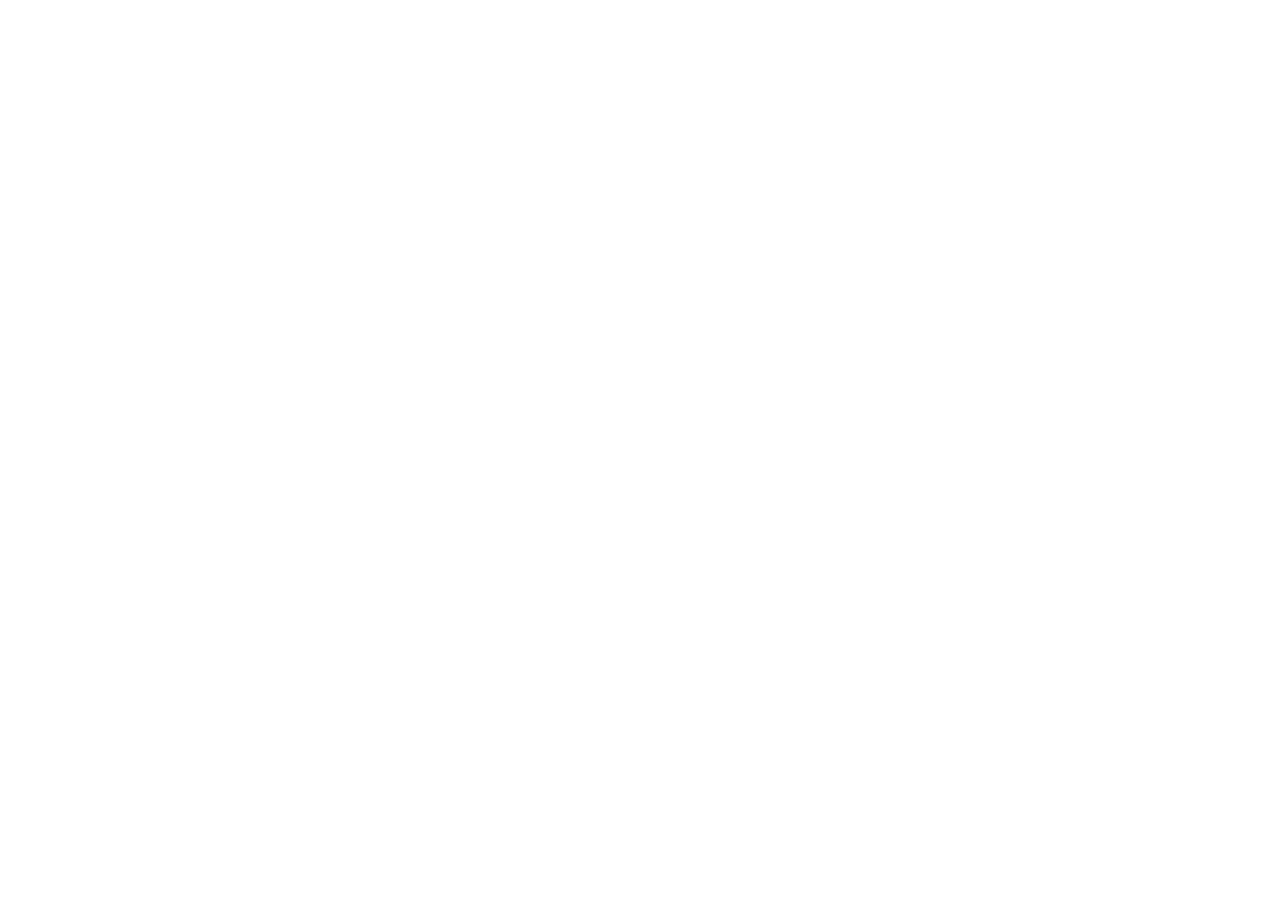
==== index.html @ 836321fe "Added base files" ====
<!DOCTYPE html>
<html>
 <head>
   <meta charset="utf-8">
   <meta name="author" content="Abdulmujeeb">
   <meta name="viewport" content="width=device-width">
   <title>NOTION LANDING PAGE CLONE BY ABDULMUJEEB</title>
   
   
   
  
 </head>
 <body></body>
  
  
  
  
  
  
  
  
  
  
  
  
  
</html>
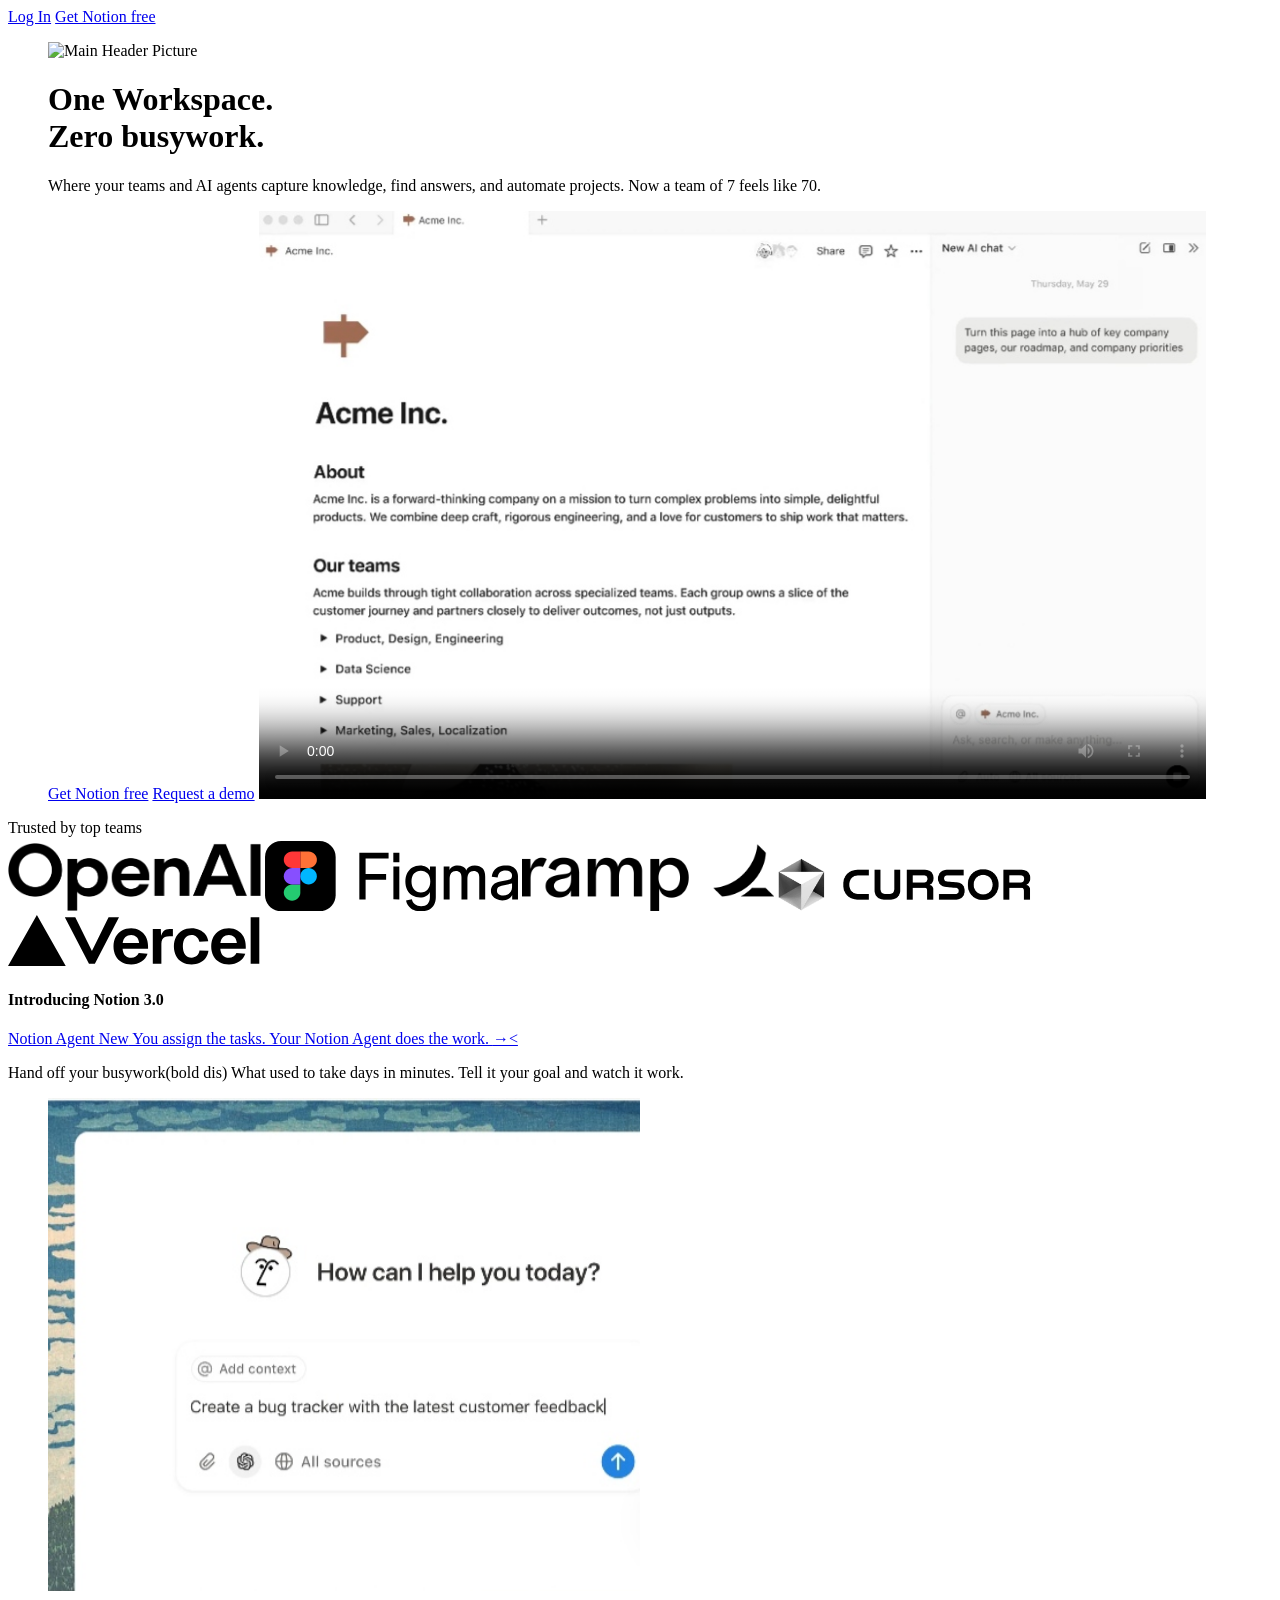
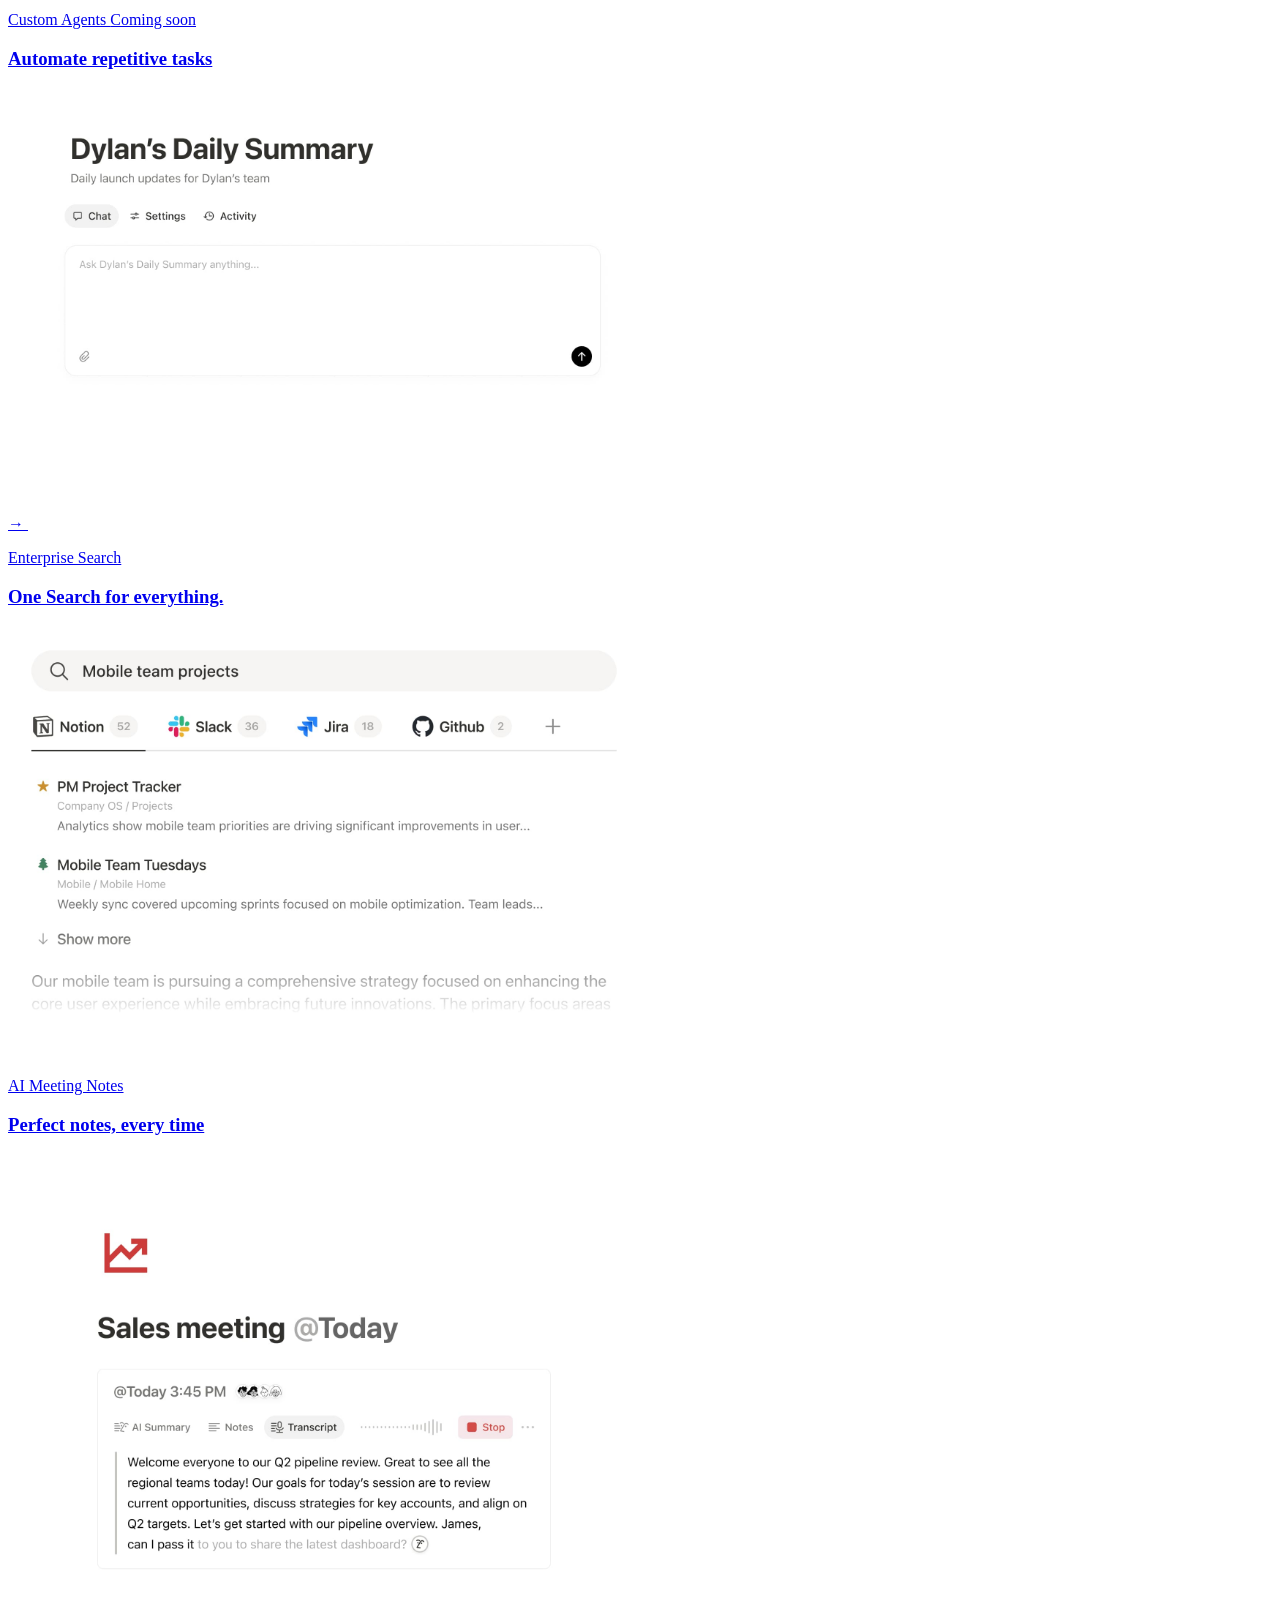
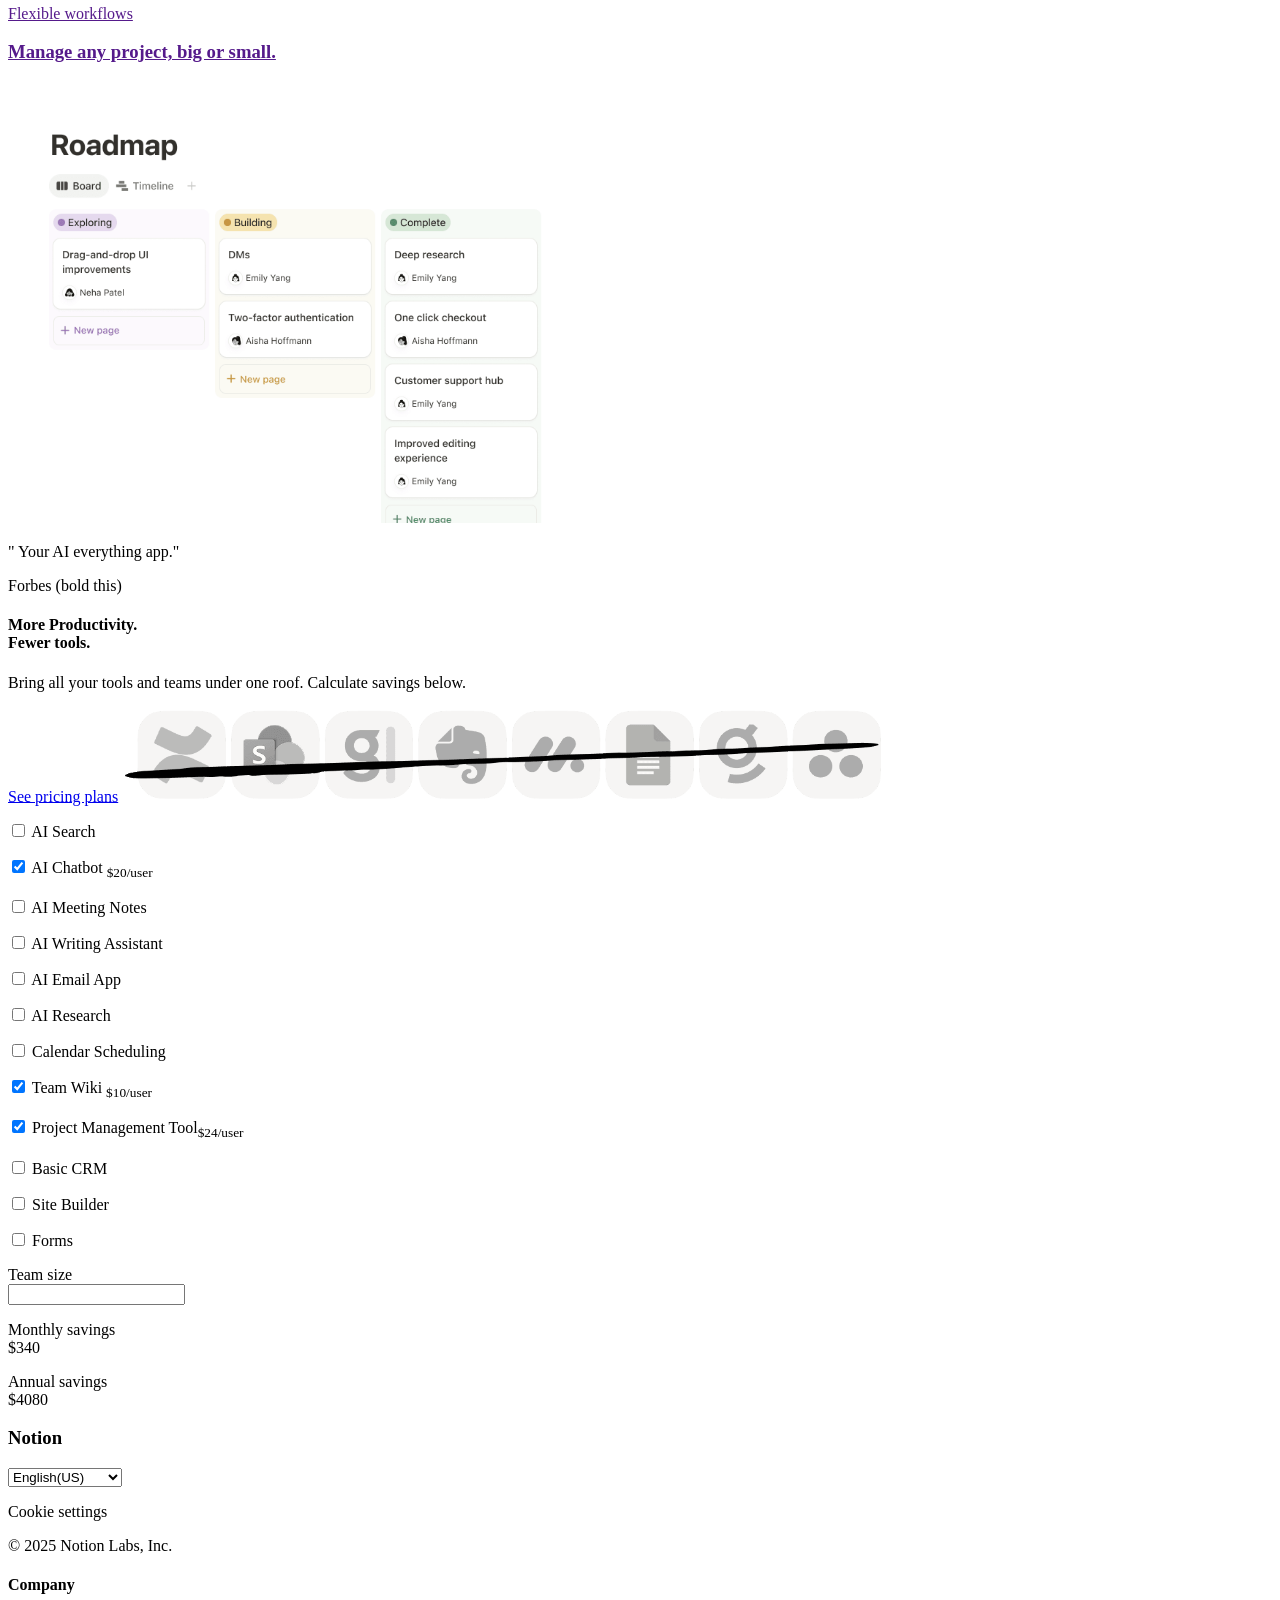
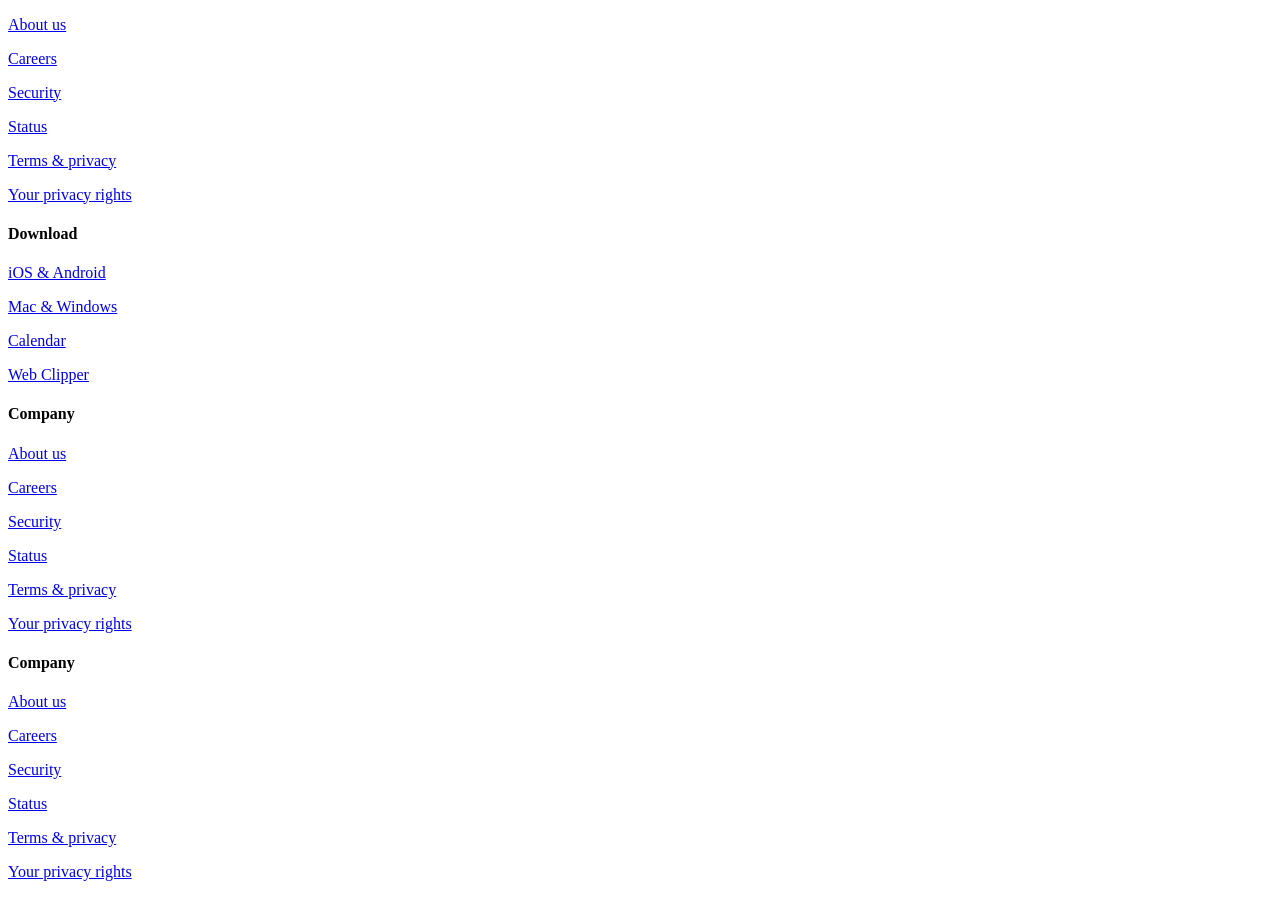
==== commit 52410561: "HTML part 1" ====
--- a/index.html
+++ b/index.html
@@ -5,14 +5,351 @@
    <meta name="author" content="Abdulmujeeb">
    <meta name="viewport" content="width=device-width">
    <title>NOTION LANDING PAGE CLONE BY ABDULMUJEEB</title>
-   
-   
+   <link rel="stylesheet" href="style.css">
+   <link rel="stylesheet" href="https://cdnjs.cloudflare.com/ajax/libs/font-awesome/7.0.1/css/all.min.css" >
    
   
  </head>
- <body></body>
-  
-  
+ <body>
+    <!--  <i class="fa-brands fa-notion"></i> (notion fontawesome)
+  <i class="fa-regular fa-paper-plane"></i>(for mail) -->
+  
+  
+  
+   <nav> <!-- disllay flex and position will ne fixed so rest will scroll under this -->
+      <i class="fa-brands fa-notion"></i> 
+      <a href="https://www.notion.com/login?from=marketing&pathname=%2F&tid=8b11655c9e81458dadc13d9191b53e45" target="_blank">Log In</a>
+      <a href="https://www.notion.com/signup?from=marketing&pathname=%2F&tid=8b11655c9e81458dadc13d9191b53e45" target="_blank">Get Notion free</a><!-- style as button -->
+      <i class="fa-solid fa-bars"></i>
+   </nav>
+   
+   <header> <!-- center everything here -->
+     <figure> <!-- set its width to 100%; center this with CSS using margin prop -->
+       <img src="header.jpg" alt="Main Header Picture" width="90%">
+       <h1>One Workspace. <br>
+     Zero busywork.</h1>
+     <p>Where your teams and AI agents capture knowledge, find answers, and automate projects. Now a team of 7 feels like 70.</p>
+     <!-- style the 2 links as button -->
+     <a href="https://www.notion.com/signup?from=marketing&pathname=%2F&tid=8b11655c9e81458dadc13d9191b53e45" target="_blank">Get Notion free</a>
+     <a href="https://www.notion.com/contact-sales" target="_blank" >Request a demo</a>
+     
+     <video src="Headervid.mp4" controls="" loop="" autoplay="" width="80%" poster="poster.jpg" height="15%"></video>
+     <!-- position properly with CSS -->
+     
+     </figure> <!-- give transparent border-bottom -->
+     
+     <div> <!-- flex this -->
+       <div>Trusted by top teams</div>
+       <img src="OpenAI.png" alt="" width="20%" >
+       <img src="Figma.svg" alt="" width="20%" >
+       <img src="ramp.png" alt="" width="20%" >
+       <img src="cursor.png" alt="" width="20%" >
+       <img src="vercel.svg" alt="" width="20%" >
+     </div>
+     
+   </header>
+   
+   <main> <!-- na here work dey oooo, background is grey, everything else is nested here for ease except the footer -->
+   <h4>Introducing Notion 3.0</h4>
+   
+   <section> <!-- grid this, and also use positioning to achieve exact centering effect -->
+   
+   
+     <div class="grid-item1">
+       <a href="https://www.notion.com/product/ai/use-cases" target="_blank">Notion Agent
+New<!-- make this small and wrap it -->
+You assign the tasks. Your Notion Agent does the work. <!-- bold this -->
+→<<!-- dark circle background --> </a>
+       <p>Hand off your busywork(bold dis)
+      What used to take days in minutes. Tell it your goal and watch it work.</p>
+      <!-- fontawesome or svg 4 circles first one dark -->
+     </div>
+     
+     <figure class="grid-item2">
+       <img src="AIp.jpg" alt=" Notion AI preview" width="50%">
+       <!-- font-awesome for this icon or similiar -->
+     </figure>
+   
+     <div class="grid-item3">
+       <a href="https://notion.notion.site/26fefdeead05803ca7a6cd2cdd7d112f?pvs=105" class="card-link" target="_blank">
+         <div class="content-card">
+         <p>Custom Agents <!-- special style --> Coming soon</p>
+         <h3>Automate repetitive tasks</h3>
+         →<!-- dark circle background -->
+          <img src="Summary.jpg" alt="Image preview of AI automation" width="50%">
+          </div>
+                 <!-- font-awesome for this icon or similiar -->
+        </a>
+    </div>
+    
+     <div class="grid-item4">
+       <a href="https://www.notion.com/product/enterprise-search" class="card-link" target="_blank">
+         <div class="content-card">
+         <p>Enterprise Search</p>
+         <h3>One Search for everything.</h3>
+         <img src="Team.jpg" alt="Search preview" width="50%"> <!-- red border for this, somewhat transparent too -->
+          </div>
+                 <!-- font-awesome for this icon or similiar -->
+        </a>
+    </div>
+    
+     <div class="grid-item5">
+       <a href="https://www.notion.com/product/ai-meeting-notes" class="card-link" target="_blank">
+         <div class="content-card">
+         <p>AI Meeting Notes</p>
+         <h3>Perfect notes, every time</h3>
+         <img src="Sales.jpg" alt="Image showing a Sales Meeting Note taken with Notion AI" width="50%">
+          </div>
+                 <!-- font-awesome for this icon or similiar -->
+        </a>
+    </div>
+    
+     <div class="grid-item6">
+       <a href="" class="card-link">
+         <div class="content-card">
+         <p>Flexible workflows</p>
+         <h3>Manage any project, big or small.</h3>
+         <img src="Road.png" alt="Image showing a roadmap of a project being managed on Notion" width="50%">
+          </div>
+                 <!-- font-awesome for this icon or similiar -->
+        </a>
+    </div>
+    
+    
+   </section> <!-- grid ends here -->
+   
+   <div> <!-- center this -->
+     <p> <!-- center this -->
+     &quot; Your AI everything app.&quot;
+   </p>
+   Forbes (bold this)
+   </div>
+   
+   <section> <!-- Checkbox section, original site actually used loads of JS here but I neva reach that stage lol 
+   Insha'Allah when I later learn JS basics I will come back to do this whole site properly -->
+     
+     <div> <!-- float img here to right and add approporiate margins -->
+      <h4>More Productivity. <br>
+      Fewer tools.</h4>
+      <p>
+        Bring all your tools and teams under one roof. Calculate savings below.
+      </p>
+      <a href="https://www.notion.com/pricing" target="_blank">See pricing plans</a> <!-- arrow font-awesome -->
+      <img src="Cross.png" alt="Image showing some logos crossed out by a diagonal line" width="60%">
+     </div>
+      
+      
+      <div> <!-- to act as container cus e need border and also grid 2 columns -->
+        <div> <!-- for the checkboxes, bold the labels, -->
+          <p>
+            <input type="checkbox" id="AI Search" value="AI Search" name="AI Search">
+            <label for="AI Search">AI Search</label>
+          </p>
+          <p>
+            <input type="checkbox" id="AI Chatbot" checked="" value="AI Chatbot" name="AI Chatbot">
+            <label for="AI Chatbot">AI Chatbot <sub>&dollar;20/user</sub></label>
+          </p>
+          <p>
+            <input type="checkbox" id="AI MN" name="AI Meeting Notes" value="AI Meetinh Notes">
+            <label for="AI MN">AI Meeting Notes</label>
+          </p>
+          <p>
+            <input type="checkbox" id="AI WA" name="AI Writing Assistant" value="AI Writing Assistant">
+            <label for="AI WA">AI Writing Assistant</label>
+          </p>
+          <p>
+            <input type="checkbox" id="AI EA" name="AI Email App" value="AI Email App">
+            <label for="AI EA">AI Email App</label>
+          </p>
+          <p>
+            <input type="checkbox" id="AI R" name="AI Research" value="AI Research">
+            <label for="AI R">AI Research</label>
+          </p>
+          <p>
+            <input type="checkbox" id="CS" name="Calendar Scheduling" value="Calendar Scheduling">
+            <label for="CS">Calendar Scheduling</label>
+          </p>
+          <p>
+            <input type="checkbox" id="TW" checked="" name="Team Wiki" value="Team Wiki">
+            <label for="TW">Team Wiki <sub>&dollar;10/user</sub></label>
+          </p>
+          <p>
+            <input type="checkbox" id="PMT" checked="" name="Project Management Tool" value="Project Management Tool">
+            <label for="PMT">Project Management Tool<sub>&dollar;24/user</sub></label>
+          </p>
+          <p>
+            <input type="checkbox" id="BCRM" name="Basic CRM" value="Basic CRM">
+            <label for="BCRM">Basic CRM</label>
+          </p>
+          <p>
+            <input type="checkbox" id="SB" name="Site Builder" value="Site Builder">
+            <label for="SB">Site Builder</label>
+          </p>
+          <p>
+            <input type="checkbox" id="Forms" name="Forms" value="Forms">
+            <label for="Forms">Forms</label>
+          </p>
+          
+        </div> <!-- Checkbox end here -->
+        
+        
+        <div> <!-- for the calc section, somewhat grey transparent background -->
+          <p>
+            <label for="Teamsize">Team size</label> <br>
+            <input type="number" id="Teamsize" name="Teamsize"> <!-- style this input properly -->
+          </p>
+          
+          <p>
+            Monthly savings <br>
+            <span>&dollar;340</span> <!-- bold dis -->
+          </p>
+          <p>
+            Annual savings <br>
+            &dollar;4080 <!-- bold dis whole section -->
+          </p>
+        </div>
+        
+      </div> <!-- Grid for checkboxes and calc sub-sections ends here -->
+      
+
+   </section> <!-- end of CHECKBOX AND GRID SECTIONS -->
+   
+   
+   
+   <section>
+     
+   </section>
+   
+   
+   
+   
+   
+     
+   </main>
+   
+   
+   
+   
+   <footer>
+     <i class="fa-brands fa-notion"></i> 
+     <h3>Notion</h3>
+     
+     <div> <!-- flex this and add a lil bit of transparency to these icon links with proper styling -->
+      <a href="https://www.instagram.com/notionhq/" target="_blank">
+        <i class="fa-brands fa-instagram"></i> </a> 
+       <a href="https://twitter.com/NotionHQ" target="_blank">
+         <i class="fa-brands fa-x-twitter"></i> 
+         </a>
+       <a href="https://www.linkedin.com/company/notionhq/" target="_blank">
+         <i class="fa-brands fa-linkedin"></i>
+       </a>
+       <a href="https://www.facebook.com/NotionHQ/" target="_blank">
+         <i class="fa-brands fa-facebook"></i>
+       </a> 
+       <a href="https://www.youtube.com/channel/UCoSvlWS5XcwaSzIcbuJ-Ysg" target="_blank">
+         <i class="fa-brands fa-youtube"></i>
+       </a> 
+       
+     </div> <!-- End of links flex part -->
+     
+     
+     
+     <div> <!-- for language select option, not optimized with JS yet but I just have to add it, will do that later insha'Allah -->
+       <select name="Language Choice for Website Display" id="LangWeb">
+         
+         <option value="English(US)">
+           <!-- appropriate icon relating to language -->English(US)</option>
+           
+         <option value="English(UK)">           <!-- appropriate icon relating to language -->English(UK)</option>
+         
+         <option value="Yoruba"> <!-- appropriate icon relating to language -->Yoruba(NG)</option>
+         
+         <option value="Hausa"> <!-- appropriate icon relating to language -->Hausa(NG)</option>
+         
+         <option value="Igbo"> <!-- appropriate icon relating to language -->Igbo(NG)</option>
+         
+         <option value="Francais"> <!-- appropriate icon relating to language -->Francais(FR)</option>
+         
+         <option value="Mandarin"> <!-- appropriate icon relating to language -->Mandarin(CH)</option>
+         
+         <option value="Spanish"> <!-- appropriate icon relating to language -->Spanish(ESP)</option>
+         
+         <option value="German"> <!-- appropriate icon relating to language -->German(GER)</option>
+         
+         <option value="Japanese"> <!-- appropriate icon relating to language -->Japanese(JPN)</option>
+         
+       </select>
+       
+     </div> <!-- end of lang select -->
+     
+     
+     <div> <!-- policy subpart, this part will be really small-->
+       <p>Cookie settings</p>
+       <p>&copy; 2025 Notion Labs, Inc.</p>
+     </div>
+     
+     <div> <!-- grid this section cus of how e dey arranged for the original website -->
+       
+       <div class="Lgrid1">
+         <h4>Company</h4>
+         <p><a href="https://www.notion.com/about" target="_blank">About us</a></p>
+         <p><a href="https://www.notion.com/careers" target="_blank">Careers</a></p>
+         <p><a href="https://www.notion.com/security" target="_blank">Security</a></p>
+         <p><a href="https://www.notion-status.com/" target="_blank">Status</a></p>
+         <p><a href="https://www.notion.so/28ffdd083dc3473e9c2da6ec011b58ac" target="_blank">Terms &amp; privacy</a></p>
+         <p><a href="https://www.notion.so/notion/Privacy-Policy-3468d120cf614d4c9014c09f6adc9091?source=copy_link#18e15495ac2643659c303cbe96358620" target="_blank">Your privacy rights</a></p>
+         
+       </div>
+       
+       
+       <div class="Lgrid2">
+         <h4>Download</h4>
+         <p><a href="https://www.notion.com/mobile" target="_blank">iOS &amp; Android</a></p>
+         <p><a href="https://www.notion.com/desktop" target="_blank">Mac &amp; Windows</a></p>
+         <p><a href="https://www.notion.com/product/calendar/download" target="_blank">Calendar</a></p>
+         <p><a href="https://www.notion.com/web-clipper" target="_blank">Web Clipper</a></p>
+         
+         </div>
+         
+         
+         <div class="Lgrid3">
+         <h4>Company</h4>
+         <p><a href="https://www.notion.com/about" target="_blank">About us</a></p>
+         <p><a href="https://www.notion.com/careers" target="_blank">Careers</a></p>
+         <p><a href="https://www.notion.com/security" target="_blank">Security</a></p>
+         <p><a href="https://www.notion-status.com/" target="_blank">Status</a></p>
+         <p><a href="https://www.notion.so/28ffdd083dc3473e9c2da6ec011b58ac" target="_blank">Terms &amp; privacy</a></p>
+         <p><a href="https://www.notion.so/notion/Privacy-Policy-3468d120cf614d4c9014c09f6adc9091?source=copy_link#18e15495ac2643659c303cbe96358620" target="_blank">Your privacy rights</a></p>
+         
+         </div>
+         
+         
+         <div class="Lgrid4">
+         <h4>Company</h4>
+         <p><a href="https://www.notion.com/about" target="_blank">About us</a></p>
+         <p><a href="https://www.notion.com/careers" target="_blank">Careers</a></p>
+         <p><a href="https://www.notion.com/security" target="_blank">Security</a></p>
+         <p><a href="https://www.notion-status.com/" target="_blank">Status</a></p>
+         <p><a href="https://www.notion.so/28ffdd083dc3473e9c2da6ec011b58ac" target="_blank">Terms &amp; privacy</a></p>
+         <p><a href="https://www.notion.so/notion/Privacy-Policy-3468d120cf614d4c9014c09f6adc9091?source=copy_link#18e15495ac2643659c303cbe96358620" target="_blank">Your privacy rights</a></p>
+         
+         </div>
+         
+     
+     
+     
+       
+     </div> <!-- end of last grid section -->
+     
+     
+     
+     
+   </footer>
+   
+   
+   
+   
+ </body>
   
   
   
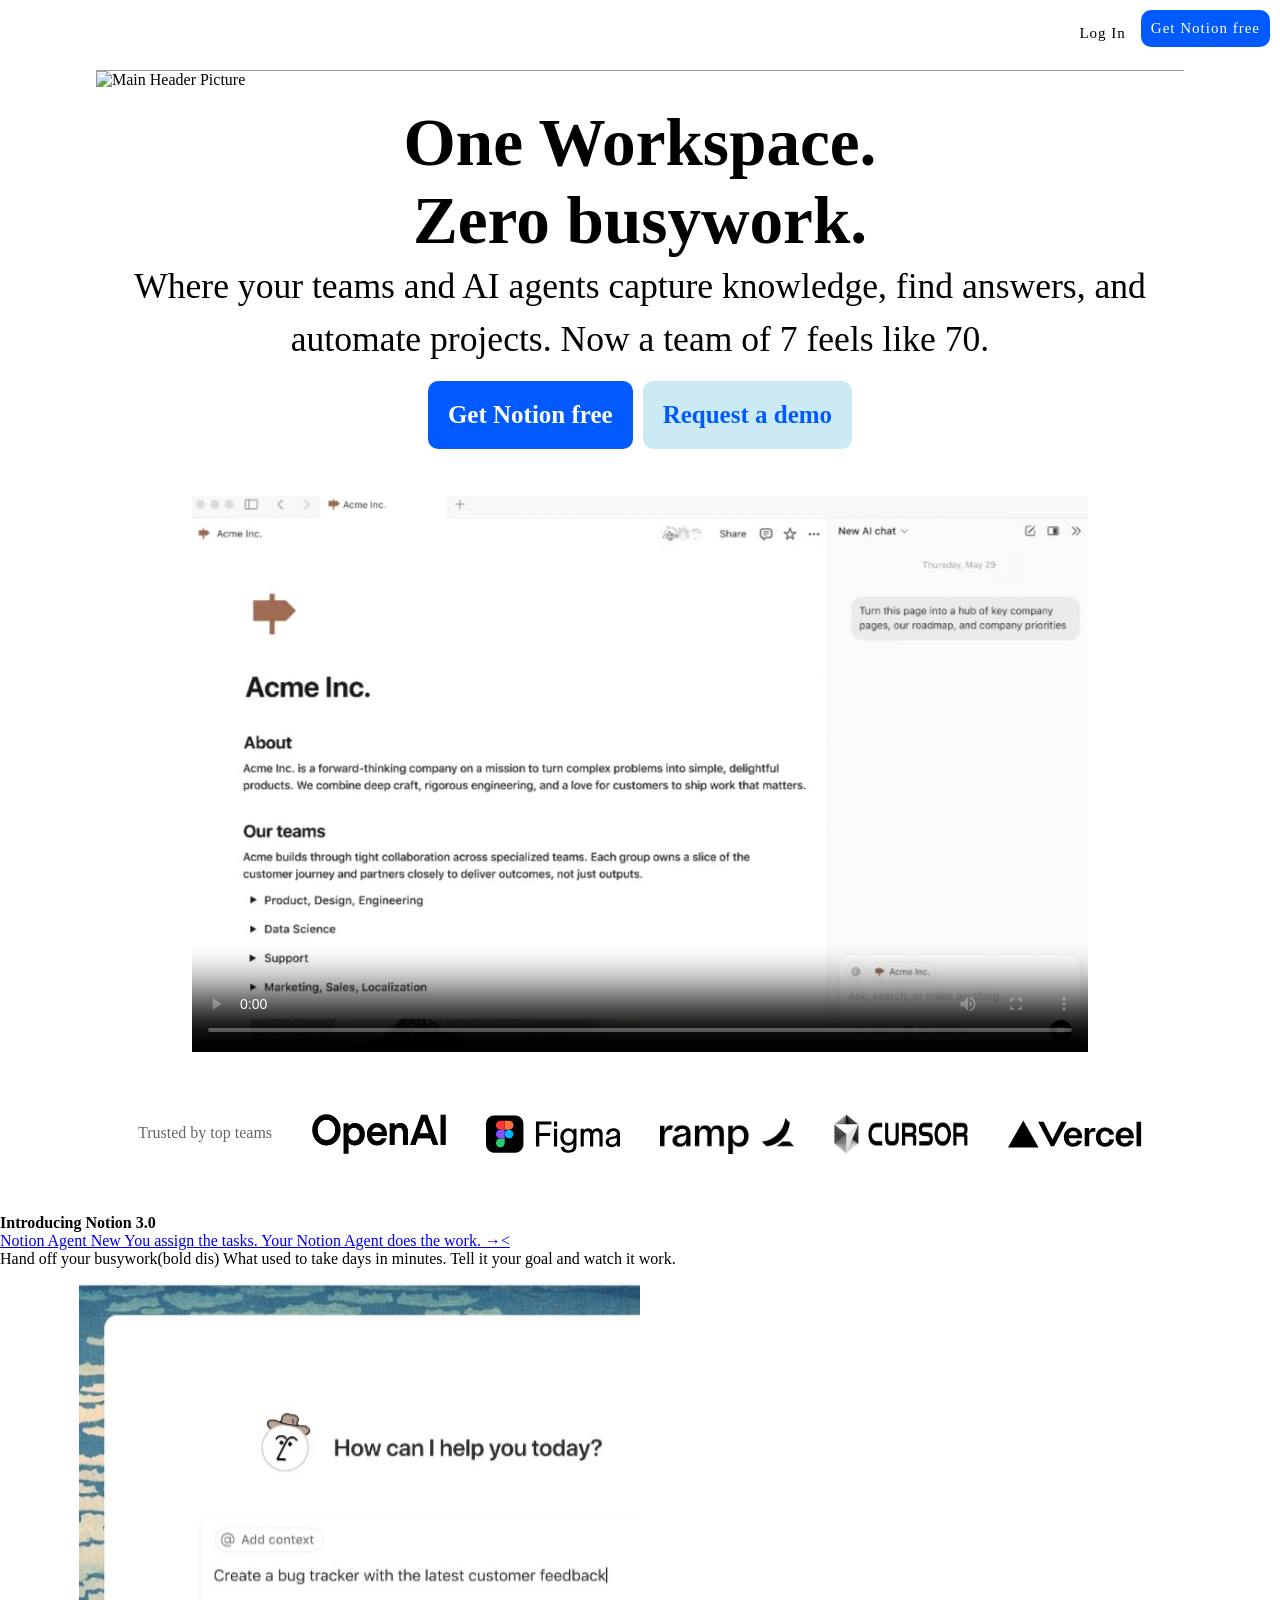
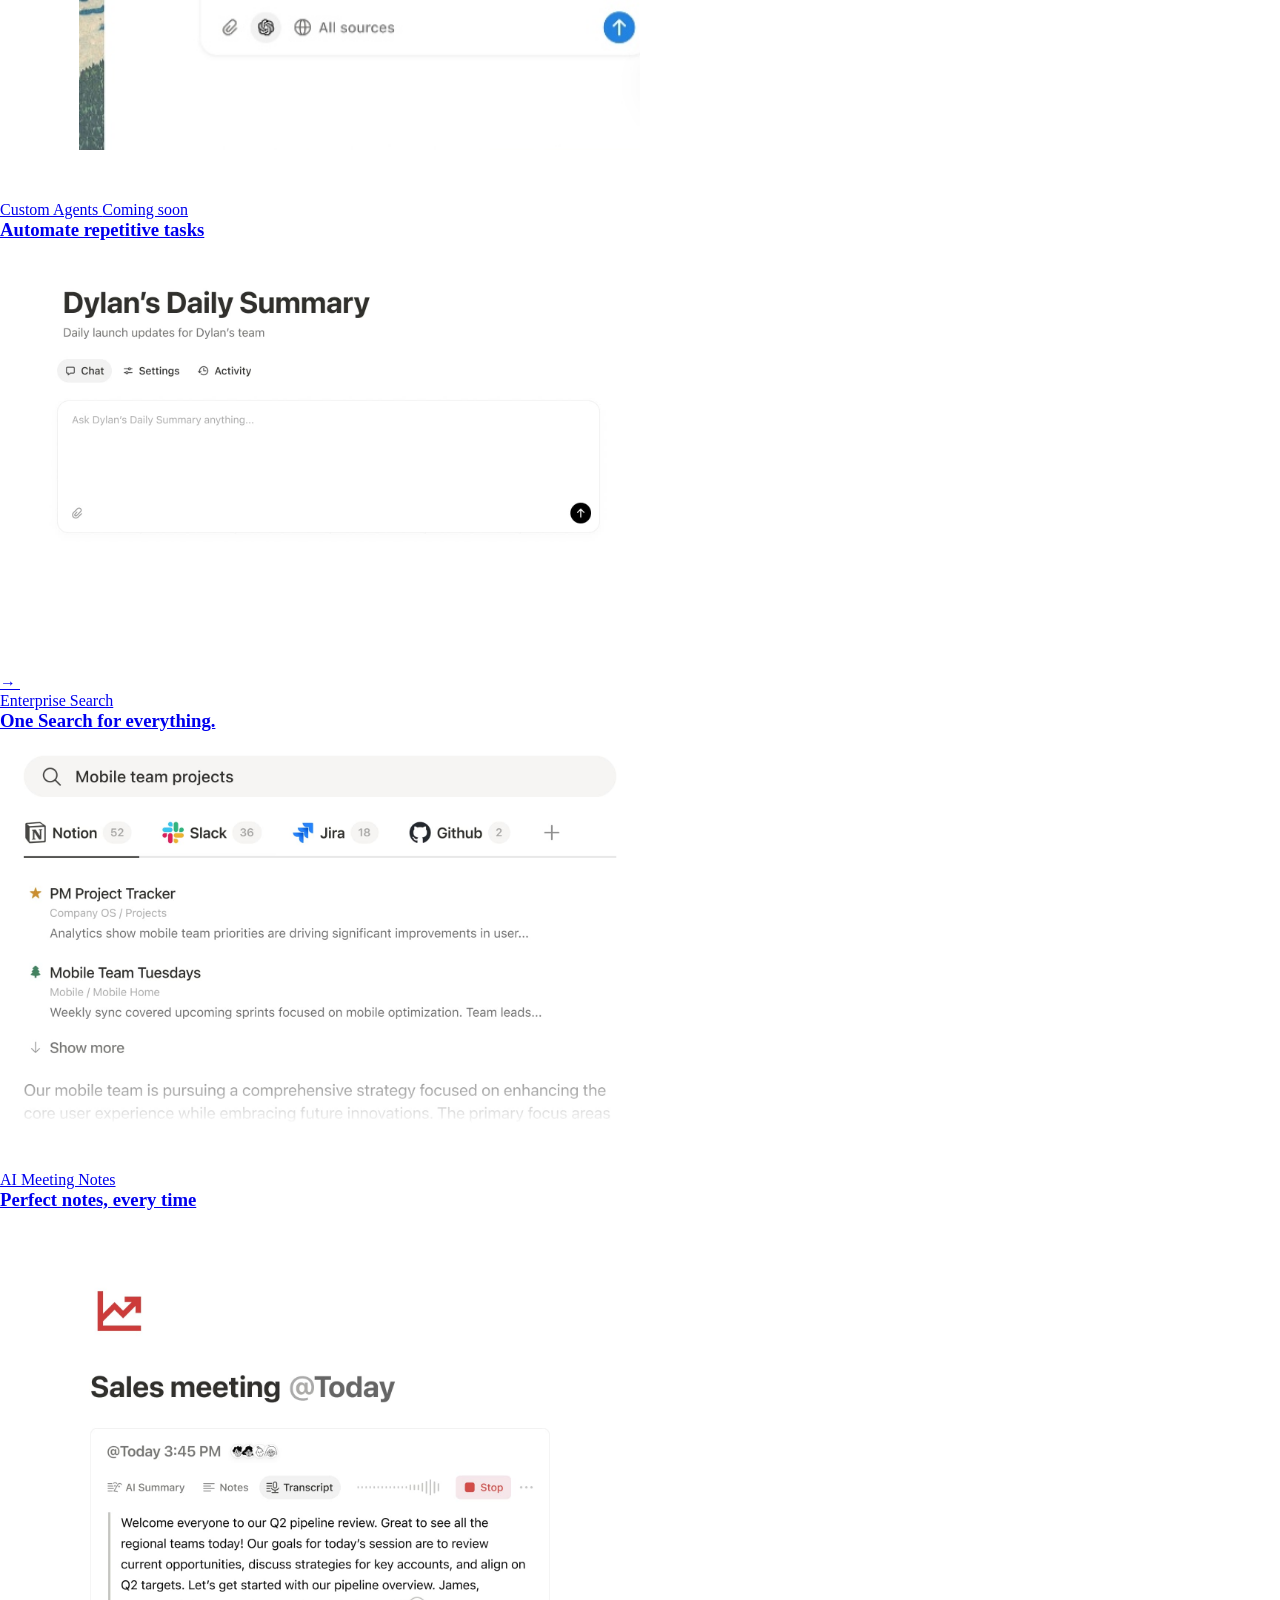
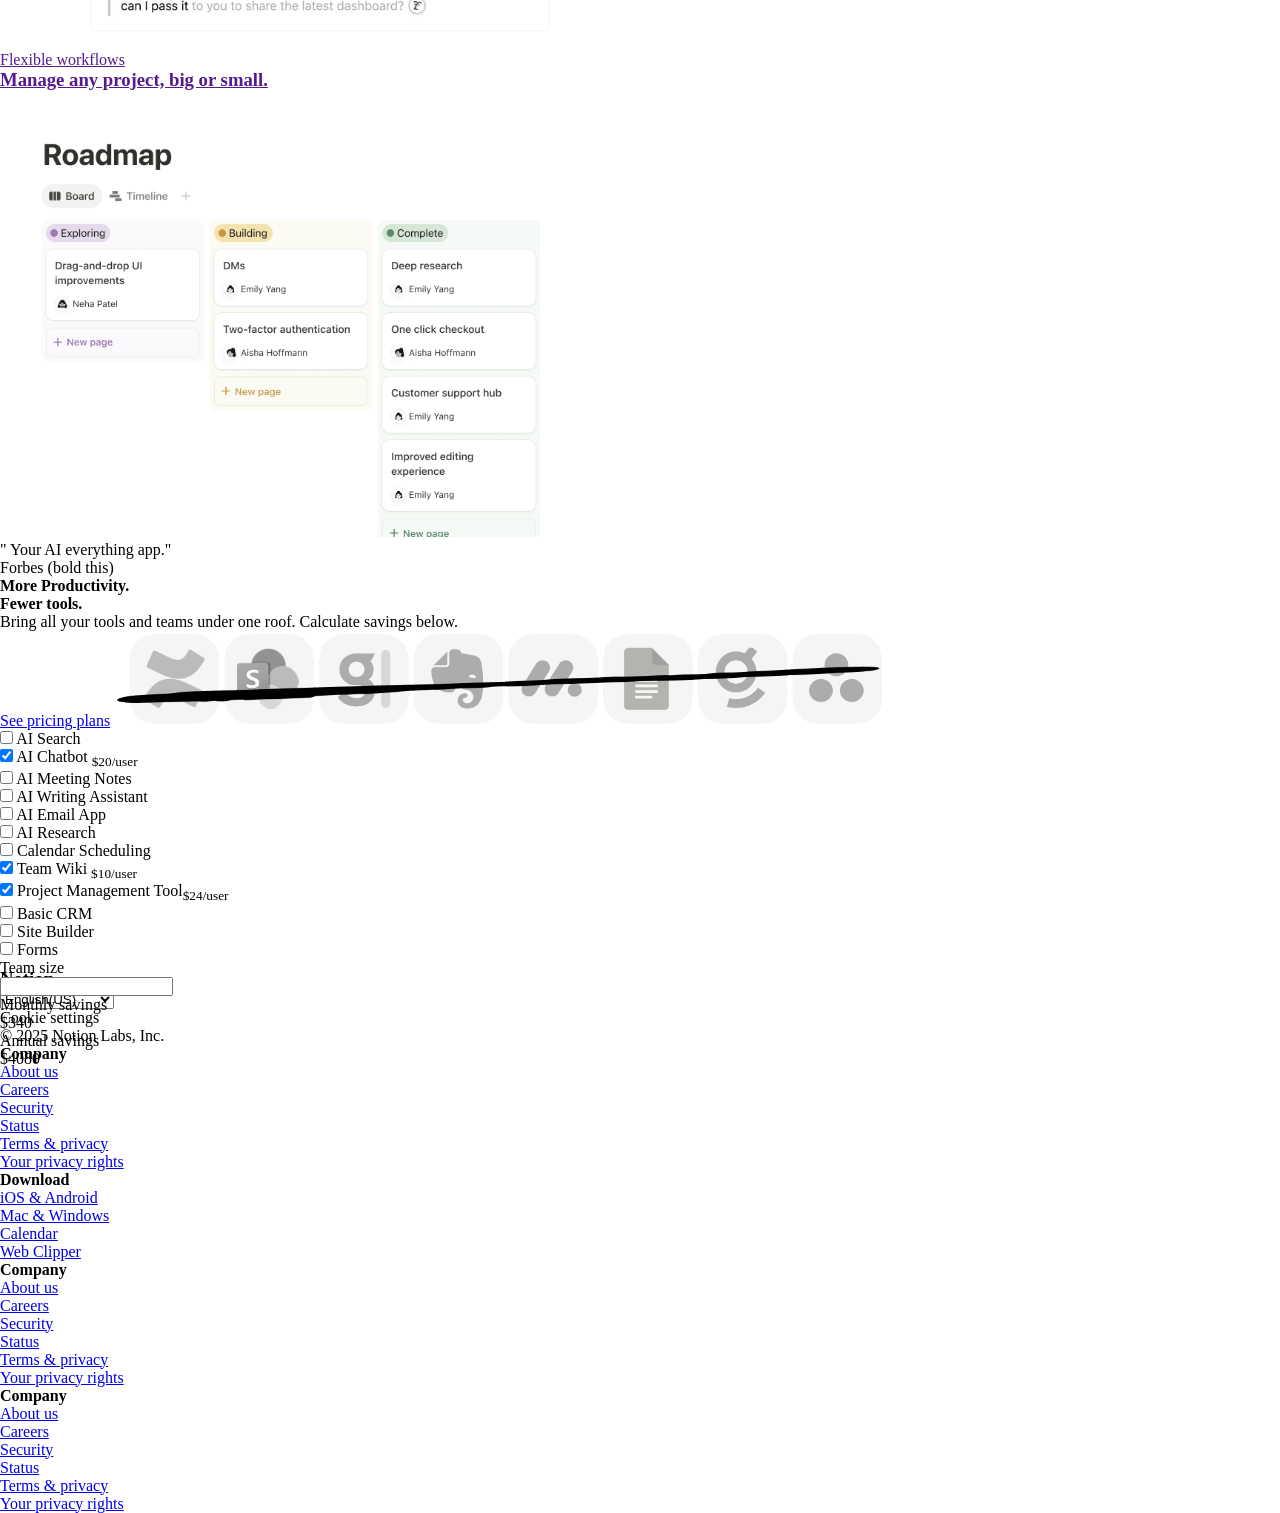
==== commit 4919b748: "header done" ====
--- a/index.html
+++ b/index.html
@@ -1,5 +1,5 @@
 <!DOCTYPE html>
-<html>
+<html> <!-- make this mobile-first -->
  <head>
    <meta charset="utf-8">
    <meta name="author" content="Abdulmujeeb">
@@ -17,33 +17,42 @@
   
   
    <nav> <!-- disllay flex and position will ne fixed so rest will scroll under this -->
-      <i class="fa-brands fa-notion"></i> 
-      <a href="https://www.notion.com/login?from=marketing&pathname=%2F&tid=8b11655c9e81458dadc13d9191b53e45" target="_blank">Log In</a>
-      <a href="https://www.notion.com/signup?from=marketing&pathname=%2F&tid=8b11655c9e81458dadc13d9191b53e45" target="_blank">Get Notion free</a><!-- style as button -->
-      <i class="fa-solid fa-bars"></i>
+      <div class="nflex">
+        <i class="fa-brands fa-notion" class="no"></i> 
+        <a href="https://www.notion.com/login?from=marketing&pathname=%2F&tid=w_b1383134ed8943ba9a112611271f16ca" target="_blank">Log In</a>
+        <a href="https://www.notion.com/signup?from=marketing&pathname=%2F&tid=8b11655c9e81458dadc13d9191b53e45" target="_blank">Get Notion free</a><!-- style as button -->
+        <i class="fa-solid fa-bars"></i>
+      </div>
    </nav>
+    <div class="him"><img src="header.jpg" alt="Main Header Picture" width="100%"></div>
    
    <header> <!-- center everything here -->
      <figure> <!-- set its width to 100%; center this with CSS using margin prop -->
-       <img src="header.jpg" alt="Main Header Picture" width="90%">
-       <h1>One Workspace. <br>
-     Zero busywork.</h1>
-     <p>Where your teams and AI agents capture knowledge, find answers, and automate projects. Now a team of 7 feels like 70.</p>
+       <h1>One Workspace.<br>
+       Zero busywork.</h1>
+       <p>Where your teams and AI agents capture knowledge, find answers, and automate projects. Now a team of 7 feels like 70.</p>
+       
+        
+      <div class="hlink">
+             <a href="https://www.notion.com/signup?from=marketing&pathname=%2F&tid=8b11655c9e81458dadc13d9191b53e45" target="_blank">Get Notion free</a>
+     <a href="https://www.notion.com/contact-sales" target="_blank" >Request a demo</a>
+      </div>
+       
+      </figure> <!-- give transparent border-bottom -->
      <!-- style the 2 links as button -->
-     <a href="https://www.notion.com/signup?from=marketing&pathname=%2F&tid=8b11655c9e81458dadc13d9191b53e45" target="_blank">Get Notion free</a>
-     <a href="https://www.notion.com/contact-sales" target="_blank" >Request a demo</a>
+      
      
      <video src="Headervid.mp4" controls="" loop="" autoplay="" width="80%" poster="poster.jpg" height="15%"></video>
      <!-- position properly with CSS -->
      
-     </figure> <!-- give transparent border-bottom -->
-     
-     <div> <!-- flex this -->
-       <div>Trusted by top teams</div>
+
+      
+     <div class="hflex"> <!-- flex this -->
+       <div class="logoh">Trusted by top teams</div>
        <img src="OpenAI.png" alt="" width="20%" >
        <img src="Figma.svg" alt="" width="20%" >
        <img src="ramp.png" alt="" width="20%" >
-       <img src="cursor.png" alt="" width="20%" >
+       <img src="cursor.png" alt="" width="30%" >
        <img src="vercel.svg" alt="" width="20%" >
      </div>
      
--- a/style.css
+++ b/style.css
@@ -0,0 +1,220 @@
+:root {
+  --btn-1: rgb(0, 90, 255); /* used in 3 btns */
+  --btn-2: rgba(0, 150, 200,.2)
+}
+
+
+
+*{
+  box-sizing: border-box;
+  margin: 0;
+  padding: 0;
+}
+/* make this mobile-first so it will be easy to make responsive for larger screens
+Remember to go download the pictures for mobile
+So for now today thursday Nov 6, for the desktop part esp where the images different copy the html for that to anoda test file for now!important
+then edit the html to mobile first,
+then when U wanna use @media later, go copy am back so e go easy.
+*/
+/* Nav fixed section */
+
+nav {
+  height: 70px;
+  position: fixed;
+  z-index: 1;
+  width: 100%;
+  background-color: white;
+  margin-bottom: 5em;
+  border-bottom: 0px solid rgba(0,0,0,.7);
+}
+
+.nflex {
+  display: flex;
+  justify-content: space-around;
+  margin-top: 10px;
+}
+
+nav i{
+  font-size: 30px;
+}
+
+nav i:nth-child(1){
+   margin-right: auto;
+   margin-left: 5px;
+}
+
+nav a:nth-of-type(1){
+  margin-right: 10px;
+  margin-top: 10px;
+  text-decoration: none;
+  color: black;
+  height: fit-content;
+  padding: 5px;
+  letter-spacing: 1px;
+  border-radius: 5px;
+  font-size: 15px;
+  display: none;
+}
+
+nav a:nth-of-type(1):hover,
+nav a:nth-of-type(1):focus{
+  background-color: rgb(200, 200, 200);
+}
+
+nav a:nth-of-type(2){
+  margin-right: 10px;
+  text-decoration: none;
+  color: white;
+  background-color: var(--btn-1); /* set var */
+  display: block;
+  height: fit-content;
+  padding: 10px;
+  letter-spacing: 1px;
+  border-radius: 10px;
+  font-size: 15px;
+}
+
+/* responsive nav */
+@media (min-width:768px) {
+    nav a:nth-of-type(1){
+      display: block;
+    }
+    nav i:nth-child(1){
+   margin-left: 2em;
+}
+  
+}
+
+/* header */
+
+.him{
+  border-top: 1px solid rgba(0,0,0,.4);
+  position: relative;
+  top: 70px;
+}
+header{
+  position: relative;
+  top: 70px;
+}
+
+figure {
+  width: calc(60vw + 100px);
+  margin: 0 auto;
+  padding: 15px;
+  margin-bottom: 2em;
+  /* border-bottom on bigger screen */
+}
+
+figure h1{
+  font-size: calc(4vw + 1em);
+  text-align: center;
+  text-wrap: wrap;
+}
+
+figure p{
+  text-align: center;
+  font-size: calc(2vw + 10px);
+  line-height: 1.5;
+  margin-bottom: calc(1vh + 5px);
+  /* add margin left to bigger screen media rule so e go align with the h1 */
+}
+
+.hlink {
+  display: flex;
+  flex-wrap: wrap;
+  gap: 10px;
+  justify-content: center;
+}
+
+.hlink a{
+  display: block;
+  background-color: var(--btn-1);
+  width: calc(2vw + 300px);
+  text-align: center;
+  padding: 10px;
+  color: white;
+  border-radius: 10px;
+  text-decoration: none;
+  /* change size on bigger screen */
+}
+
+.hlink a:nth-of-type(2) {
+  background-color: var(--btn-2);
+  color: var(--btn-1);
+}
+
+video{
+  display: none;
+  /* display for larger screen */
+}
+
+.logoh{
+  text-align: center;
+  color: rgba(0,0,0,.6);
+  margin-top: 10px;
+  order: -1; 
+  width: 100%; /* this order and width makes it appear above the rem flex in small screens */
+}
+
+.hflex{
+  display: flex;
+  flex-wrap: wrap;
+  justify-content: center;
+  column-gap: 20px;
+  align-content: space-evenly;
+  margin: 0 auto;
+  width: 100%;
+  height: 100px;
+}
+
+.hflex img{
+  width: calc(5vw + 70px);
+  height: auto;
+}
+
+/*.responsive header */
+@media (min-width:960px) {
+   
+  header video {
+    display: block;
+    margin: 1em auto;
+    width: 70%;
+  }
+  
+  figure {
+    margin-bottom: 2em;
+    width: 90%;
+  }
+  
+  .him{
+    width: 85%;
+    margin: 0 auto;
+  }
+  
+  .hlink a {
+    width: fit-content;
+    padding: 20px;
+    font-weight: bold;
+    font-size: 25px;
+  }
+  
+  .hflex{
+    margin-top: 2em;
+    width: 80%;
+    justify-content: space-around;
+  }
+  .logoh {
+    order: 0;
+    width: auto;
+  }
+  
+  
+}
+
+
+
+/* main */
+main{
+  position: relative;
+  top: 100px;
+}
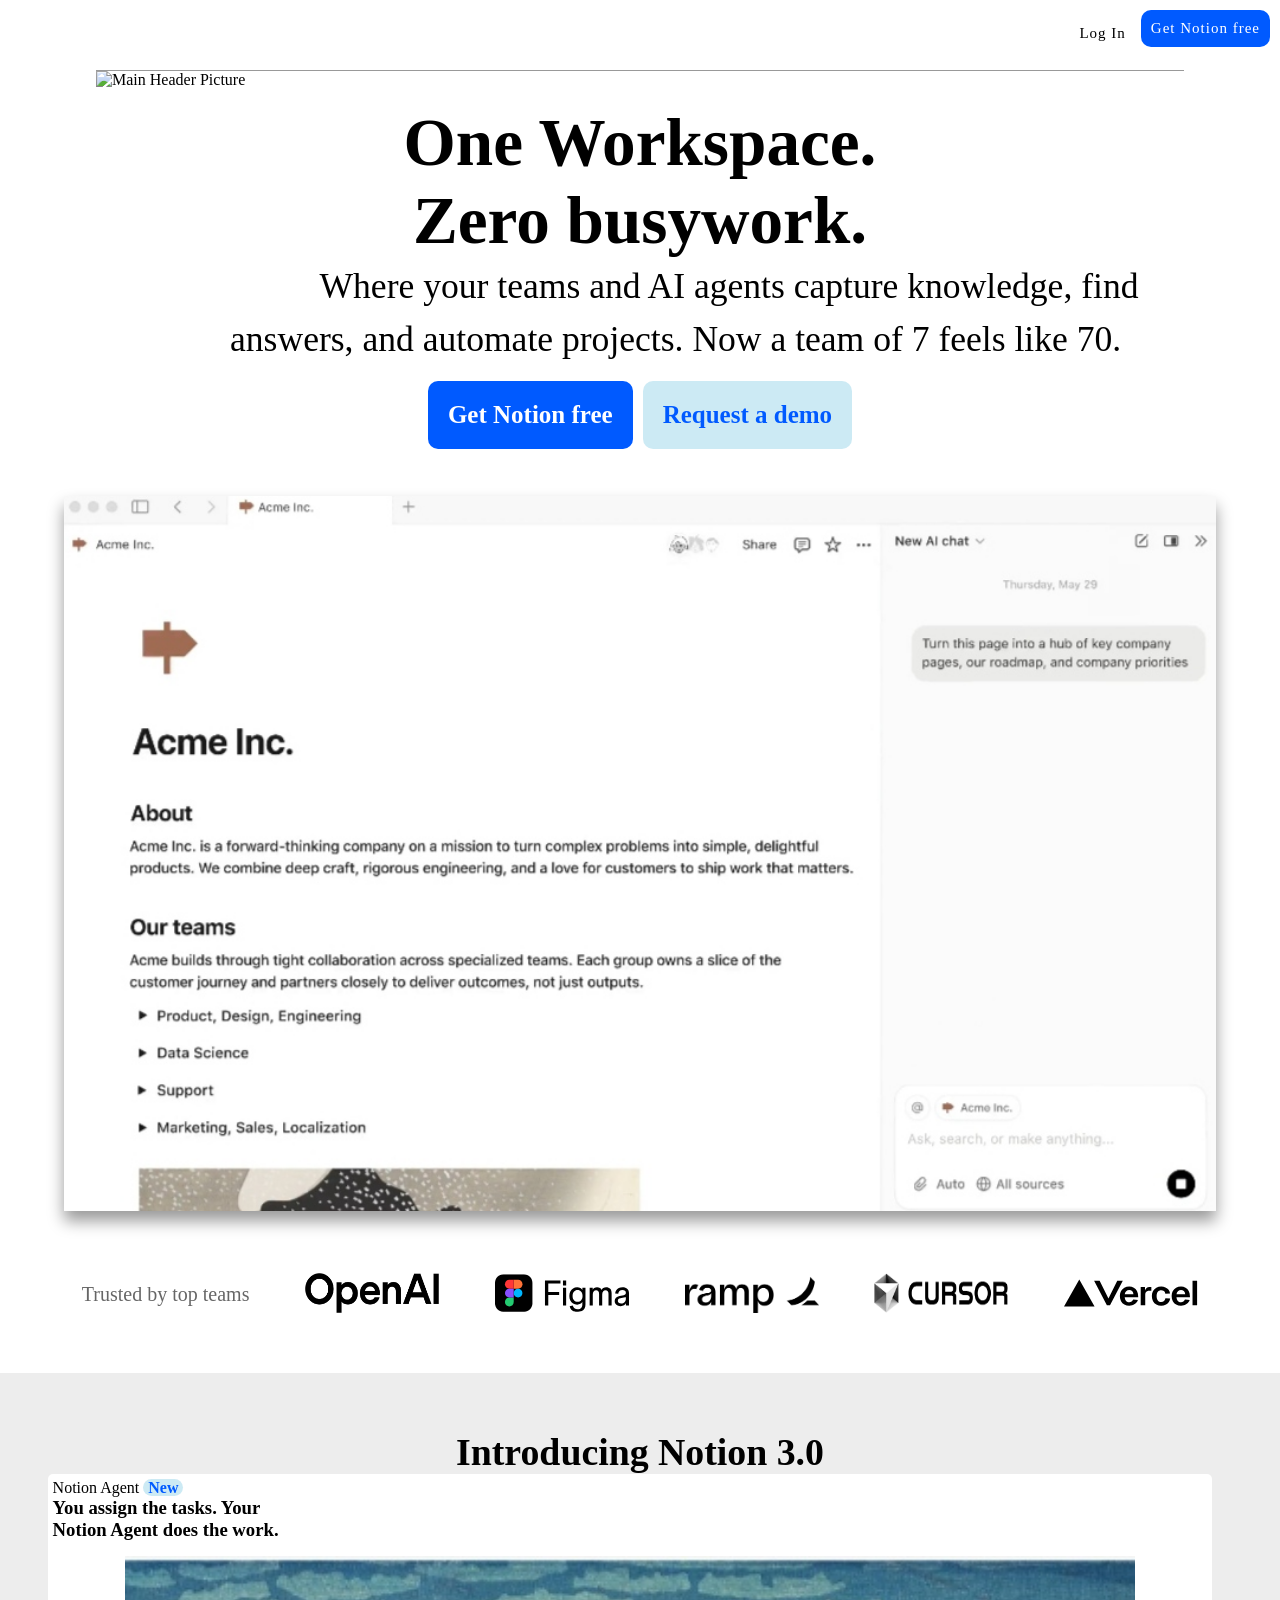
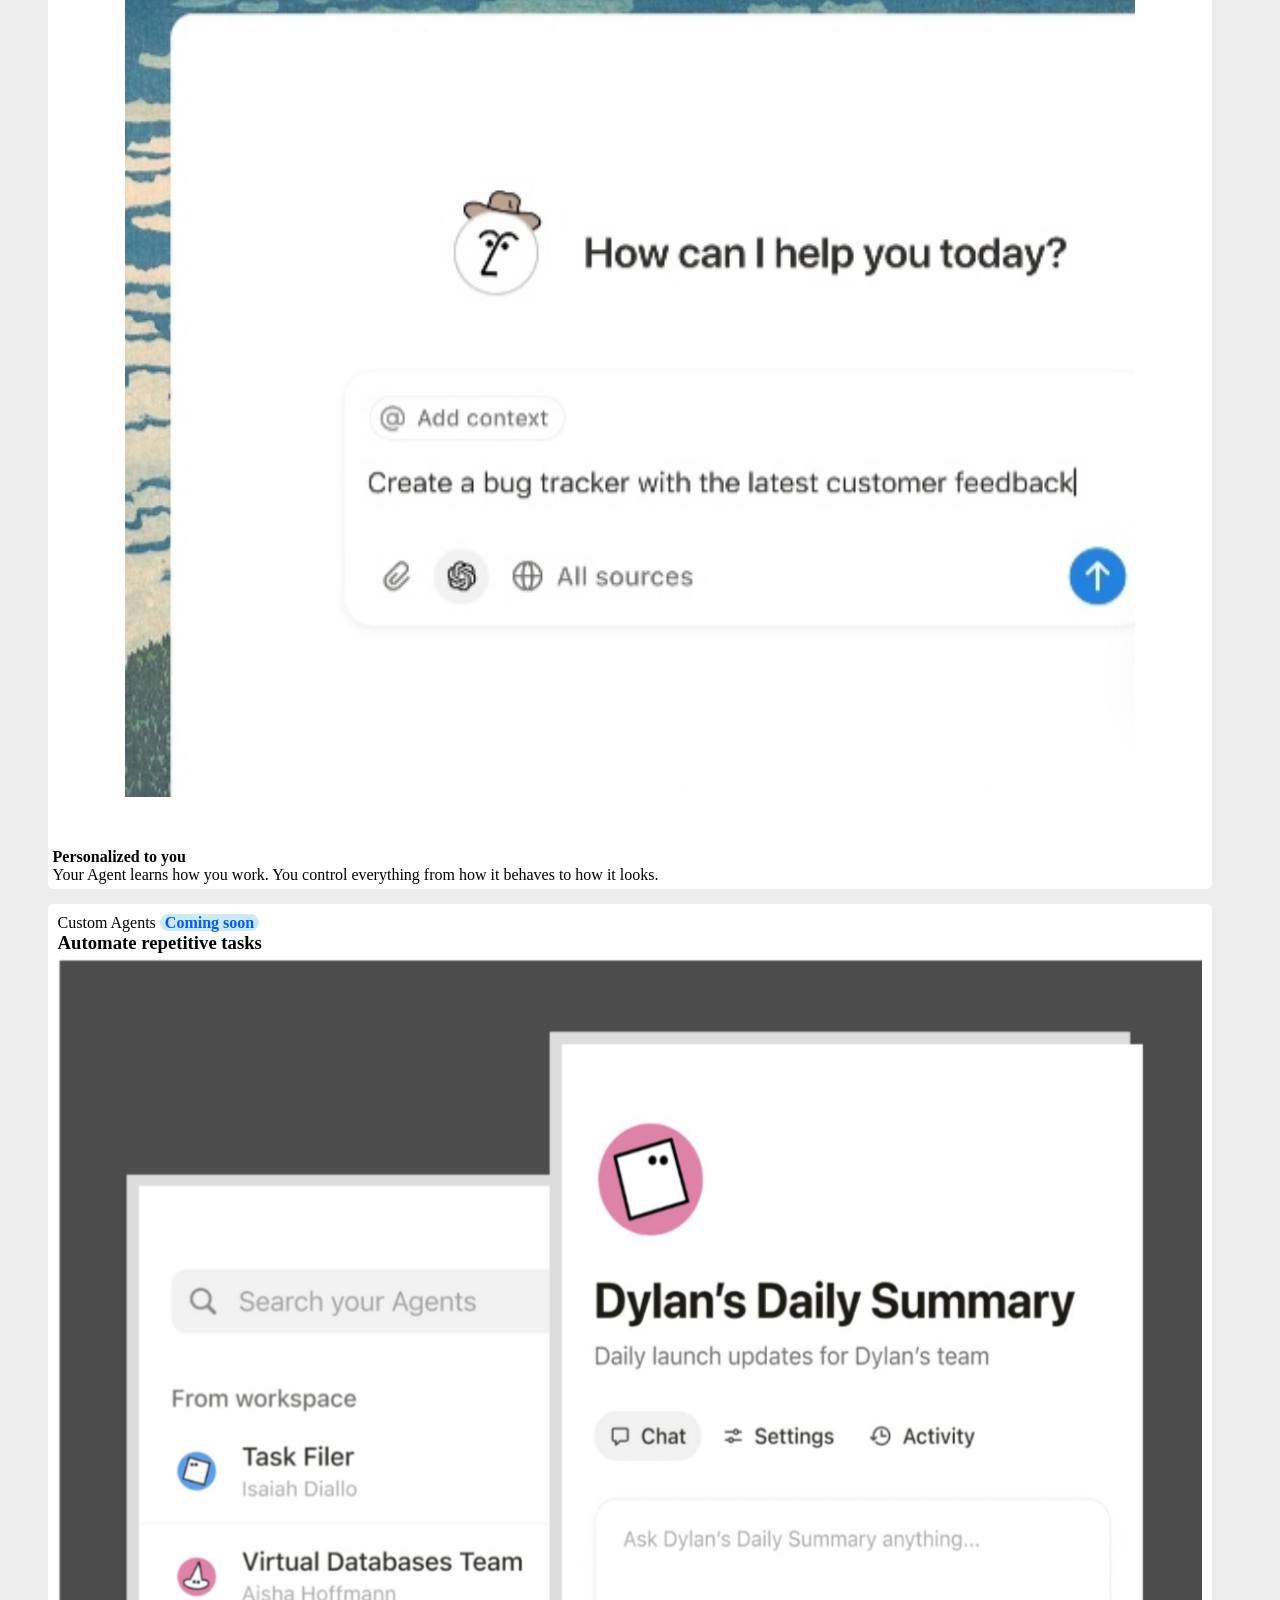
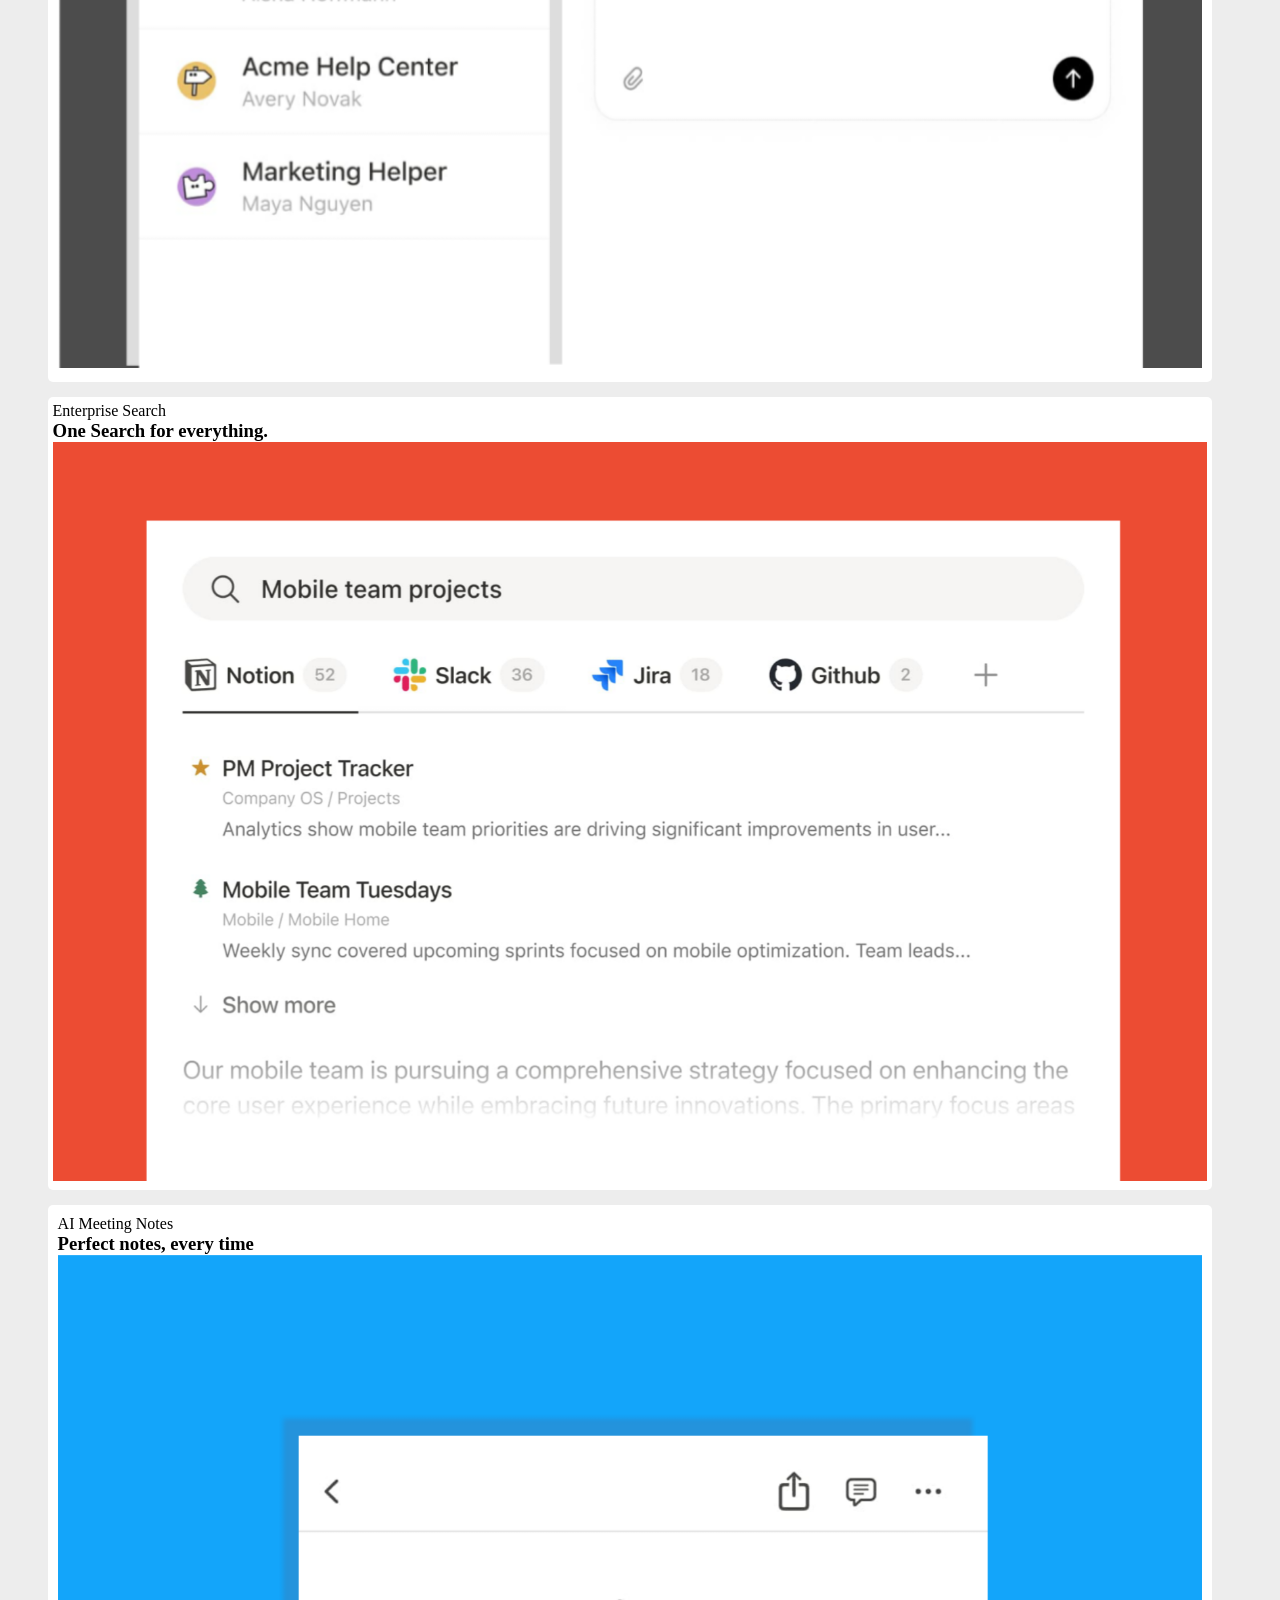
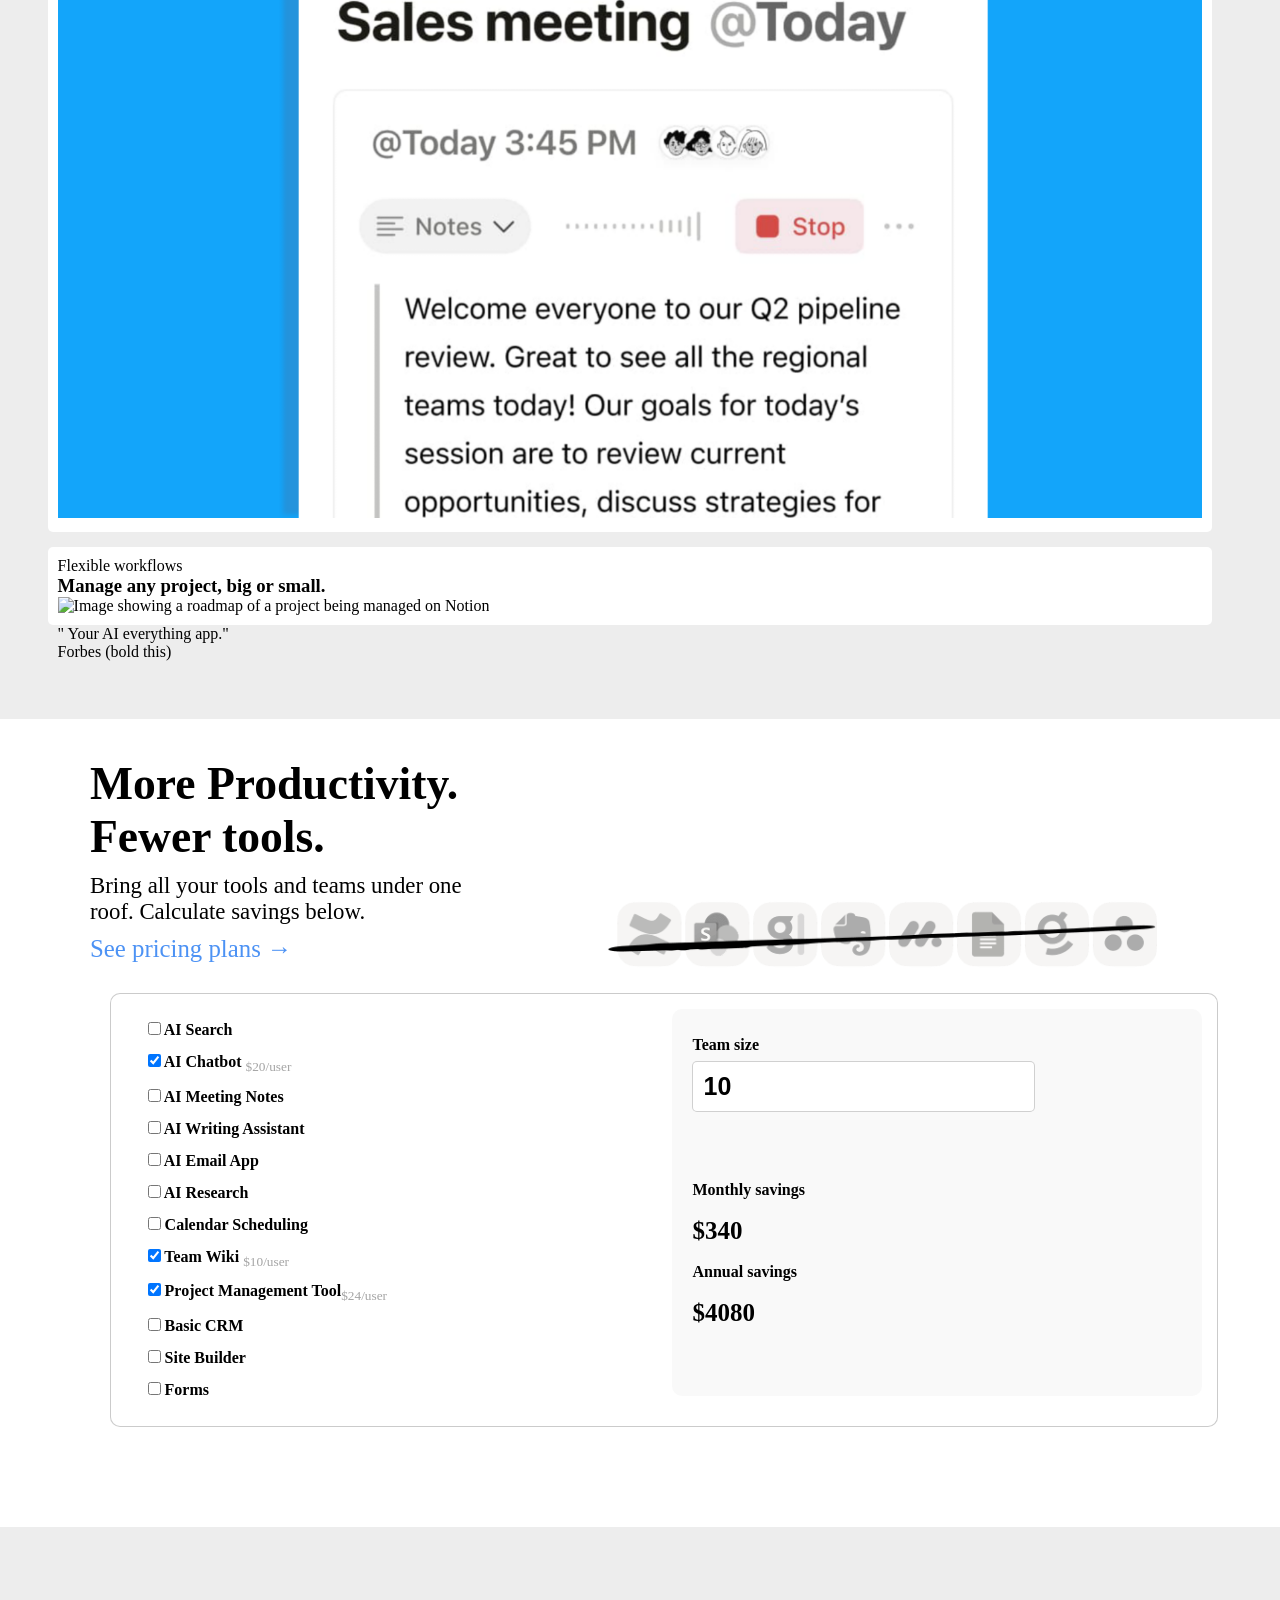
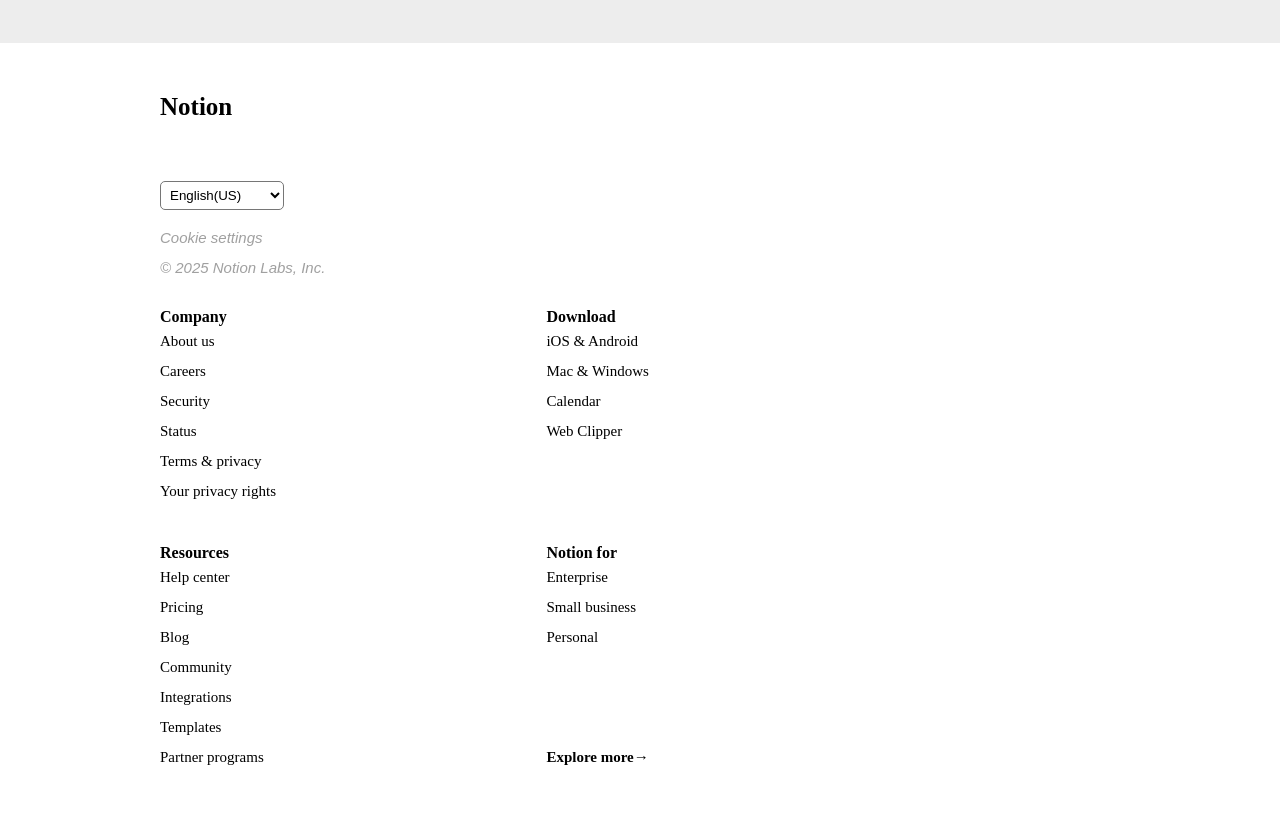
==== commit 82800949: "finished calc section" ====
--- a/index.html
+++ b/index.html
@@ -42,7 +42,7 @@
      <!-- style the 2 links as button -->
       
      
-     <video src="Headervid.mp4" controls="" loop="" autoplay="" width="80%" poster="poster.jpg" height="15%"></video>
+     <video src="Headervid.mp4" loop="" autoplay="" width="80%" poster="poster.jpg" height="15%" muted></video>
      <!-- position properly with CSS -->
      
 
@@ -60,65 +60,64 @@
    
    <main> <!-- na here work dey oooo, background is grey, everything else is nested here for ease except the footer -->
    <h4>Introducing Notion 3.0</h4>
-   
-   <section> <!-- grid this, and also use positioning to achieve exact centering effect -->
+
+   <section class="mgrid"> <!-- grid this, and also use positioning to achieve exact centering effect -->
    
    
      <div class="grid-item1">
        <a href="https://www.notion.com/product/ai/use-cases" target="_blank">Notion Agent
-New<!-- make this small and wrap it -->
-You assign the tasks. Your Notion Agent does the work. <!-- bold this -->
-→<<!-- dark circle background --> </a>
-       <p>Hand off your busywork(bold dis)
-      What used to take days in minutes. Tell it your goal and watch it work.</p>
+<span class="sm">New</span><!-- make this small and wrap it -->
+<h3>You assign the tasks. Your </h3>
+<h3>Notion Agent does the work. <i class="fa-duotone fa-solid fa-circle-arrow-right"></i></h3></h3>
+    </a>
+        <figure >
+           <img src="AIp.jpg" alt=" Notion AI preview" width="50%">
+       <!-- font-awesome for this icon or similiar -->
+       </figure>
+       <p> <span class="bd">Personalized to you</span> Your Agent learns how you work. You control everything from how it behaves to how it looks. </p>
+       
       <!-- fontawesome or svg 4 circles first one dark -->
      </div>
      
-     <figure class="grid-item2">
-       <img src="AIp.jpg" alt=" Notion AI preview" width="50%">
-       <!-- font-awesome for this icon or similiar -->
-     </figure>
-   
-     <div class="grid-item3">
+     
+   
+     <div class="grid-item2">
        <a href="https://notion.notion.site/26fefdeead05803ca7a6cd2cdd7d112f?pvs=105" class="card-link" target="_blank">
          <div class="content-card">
-         <p>Custom Agents <!-- special style --> Coming soon</p>
-         <h3>Automate repetitive tasks</h3>
-         →<!-- dark circle background -->
-          <img src="Summary.jpg" alt="Image preview of AI automation" width="50%">
+         <p>Custom Agents <!-- special style --> <span class="sm">Coming soon</span></p>
+         <h3>Automate repetitive tasks <i class="fa-duotone fa-solid fa-circle-arrow-right"></i></h3>
+         <img src="sum.png" alt="Image preview of AI automation" width="50%" class="im1">
           </div>
                  <!-- font-awesome for this icon or similiar -->
         </a>
     </div>
     
+     <div class="grid-item3">
+       <a href="https://www.notion.com/product/enterprise-search" class="card-link" target="_blank">
+         <p>Enterprise Search</p>
+         <h3>One Search for everything.<i class="fa-duotone fa-solid fa-circle-arrow-right"></i></h3>
+         <img src="team.png" alt="Search preview" class="im2"> <!-- red border for this, somewhat transparent too -->
+                 <!-- font-awesome for this icon or similiar -->
+        </a>
+    </div>
+    
      <div class="grid-item4">
-       <a href="https://www.notion.com/product/enterprise-search" class="card-link" target="_blank">
+       <a href="https://www.notion.com/product/ai-meeting-notes" class="card-link" target="_blank">
          <div class="content-card">
-         <p>Enterprise Search</p>
-         <h3>One Search for everything.</h3>
-         <img src="Team.jpg" alt="Search preview" width="50%"> <!-- red border for this, somewhat transparent too -->
+         <p>AI Meeting Notes</p>
+         <h3>Perfect notes, every time <i class="fa-duotone fa-solid fa-circle-arrow-right"></i></h3>
+         <img src="sale.png" alt="Image showing a Sales Meeting Note taken with Notion AI" width="50%" class="im3">
           </div>
                  <!-- font-awesome for this icon or similiar -->
         </a>
     </div>
     
      <div class="grid-item5">
-       <a href="https://www.notion.com/product/ai-meeting-notes" class="card-link" target="_blank">
-         <div class="content-card">
-         <p>AI Meeting Notes</p>
-         <h3>Perfect notes, every time</h3>
-         <img src="Sales.jpg" alt="Image showing a Sales Meeting Note taken with Notion AI" width="50%">
-          </div>
-                 <!-- font-awesome for this icon or similiar -->
-        </a>
-    </div>
-    
-     <div class="grid-item6">
        <a href="" class="card-link">
          <div class="content-card">
          <p>Flexible workflows</p>
-         <h3>Manage any project, big or small.</h3>
-         <img src="Road.png" alt="Image showing a roadmap of a project being managed on Notion" width="50%">
+         <h3>Manage any project, big or small. <i class="fa-duotone fa-solid fa-circle-arrow-right"></i></h3>
+          <img src="ROAD.png" alt="Image showing a roadmap of a project being managed on Notion" width="50%" class="im4">
           </div>
                  <!-- font-awesome for this icon or similiar -->
         </a>
@@ -133,23 +132,27 @@
    </p>
    Forbes (bold this)
    </div>
-   
-   <section> <!-- Checkbox section, original site actually used loads of JS here but I neva reach that stage lol 
+   </main>
+   
+   
+   <section class="Checkbox-section"> <!-- Checkbox section, original site actually used loads of JS here but I neva reach that stage lol 
    Insha'Allah when I later learn JS basics I will come back to do this whole site properly -->
      
-     <div> <!-- float img here to right and add approporiate margins -->
-      <h4>More Productivity. <br>
+     <div class="Checkbox-section-flex">
+        <div class="csf-1">
+          <h4>More Productivity. <br>
       Fewer tools.</h4>
       <p>
         Bring all your tools and teams under one roof. Calculate savings below.
       </p>
-      <a href="https://www.notion.com/pricing" target="_blank">See pricing plans</a> <!-- arrow font-awesome -->
-      <img src="Cross.png" alt="Image showing some logos crossed out by a diagonal line" width="60%">
+      <a href="https://www.notion.com/pricing" target="_blank">See pricing plans &rarr;</a> 
+        </div>
+      <img src="Cross.png" alt="Image showing some logos crossed out by a diagonal line" width="60%" class="csf-2">
      </div>
       
       
-      <div> <!-- to act as container cus e need border and also grid 2 columns -->
-        <div> <!-- for the checkboxes, bold the labels, -->
+      <div class="Pitching-grid"> <!-- to act as container cus e need border and also grid 2 columns -->
+        <div class="Pgrid-1"> <!-- for the checkboxes, bold the labels, -->
           <p>
             <input type="checkbox" id="AI Search" value="AI Search" name="AI Search">
             <label for="AI Search">AI Search</label>
@@ -202,48 +205,48 @@
         </div> <!-- Checkbox end here -->
         
         
-        <div> <!-- for the calc section, somewhat grey transparent background -->
+        <div class="Pgrid-2"> <!-- for the calc section, somewhat grey transparent background -->
           <p>
             <label for="Teamsize">Team size</label> <br>
-            <input type="number" id="Teamsize" name="Teamsize"> <!-- style this input properly -->
+            <input type="number" id="Teamsize" name="Teamsize" value="10"> <!-- style this input properly -->
           </p>
           
           <p>
             Monthly savings <br>
-            <span>&dollar;340</span> <!-- bold dis -->
+            <span class="b-price">&dollar;340</span> <!-- bold dis -->
           </p>
           <p>
             Annual savings <br>
-            &dollar;4080 <!-- bold dis whole section -->
+            <span class="b-price">&dollar;4080</span> <!-- bold dis whole section -->
           </p>
         </div>
         
       </div> <!-- Grid for checkboxes and calc sub-sections ends here -->
-      
 
    </section> <!-- end of CHECKBOX AND GRID SECTIONS -->
    
-   
-   
+   <main>
+     
+      
    <section>
      
    </section>
-   
-   
-   
-   
-   
+     
      
    </main>
+  
+   
+   
+   
    
    
    
    
    <footer>
-     <i class="fa-brands fa-notion"></i> 
-     <h3>Notion</h3>
-     
-     <div> <!-- flex this and add a lil bit of transparency to these icon links with proper styling -->
+     
+     <h3><i class="fa-brands fa-notion"></i> Notion</h3>
+     
+     <div class="footer-logo-links"> <!-- flex this and add a lil bit of transparency to these icon links with proper styling -->
       <a href="https://www.instagram.com/notionhq/" target="_blank">
         <i class="fa-brands fa-instagram"></i> </a> 
        <a href="https://twitter.com/NotionHQ" target="_blank">
@@ -264,9 +267,10 @@
      
      
      <div> <!-- for language select option, not optimized with JS yet but I just have to add it, will do that later insha'Allah -->
+     <i class="fa-solid fa-language"></i>
        <select name="Language Choice for Website Display" id="LangWeb">
          
-         <option value="English(US)">
+         <option value=" English(US)">
            <!-- appropriate icon relating to language -->English(US)</option>
            
          <option value="English(UK)">           <!-- appropriate icon relating to language -->English(UK)</option>
@@ -292,12 +296,12 @@
      </div> <!-- end of lang select -->
      
      
-     <div> <!-- policy subpart, this part will be really small-->
+     <div class="copy"> <!-- policy subpart, this part will be really small-->
        <p>Cookie settings</p>
        <p>&copy; 2025 Notion Labs, Inc.</p>
      </div>
      
-     <div> <!-- grid this section cus of how e dey arranged for the original website -->
+     <div class="Last-grid"> <!-- grid this section cus of how e dey arranged for the original website -->
        
        <div class="Lgrid1">
          <h4>Company</h4>
@@ -322,37 +326,36 @@
          
          
          <div class="Lgrid3">
-         <h4>Company</h4>
-         <p><a href="https://www.notion.com/about" target="_blank">About us</a></p>
-         <p><a href="https://www.notion.com/careers" target="_blank">Careers</a></p>
-         <p><a href="https://www.notion.com/security" target="_blank">Security</a></p>
-         <p><a href="https://www.notion-status.com/" target="_blank">Status</a></p>
-         <p><a href="https://www.notion.so/28ffdd083dc3473e9c2da6ec011b58ac" target="_blank">Terms &amp; privacy</a></p>
-         <p><a href="https://www.notion.so/notion/Privacy-Policy-3468d120cf614d4c9014c09f6adc9091?source=copy_link#18e15495ac2643659c303cbe96358620" target="_blank">Your privacy rights</a></p>
+         <h4>Resources</h4>
+         <p><a href="https://www.notion.com/help" target="_blank">Help center</a></p>
+         <p><a href="https://www.notion.com/pricing" target="_blank">Pricing</a></p>
+         <p><a href="https://www.notion.com/blog" target="_blank">Blog</a></p>
+         <p><a href="https://www.notion.com/community" target="_blank">Community</a></p>
+         <p><a href="https://www.notion.com/integrations" target="_blank">Integrations</a></p>
+         <p><a href="https://www.notion.com/templates" target="_blank">Templates</a></p>
+         <p><a href="https://www.notion.com/partners" target="_blank">Partner programs</a></p>
          
          </div>
          
          
          <div class="Lgrid4">
-         <h4>Company</h4>
-         <p><a href="https://www.notion.com/about" target="_blank">About us</a></p>
-         <p><a href="https://www.notion.com/careers" target="_blank">Careers</a></p>
-         <p><a href="https://www.notion.com/security" target="_blank">Security</a></p>
-         <p><a href="https://www.notion-status.com/" target="_blank">Status</a></p>
-         <p><a href="https://www.notion.so/28ffdd083dc3473e9c2da6ec011b58ac" target="_blank">Terms &amp; privacy</a></p>
-         <p><a href="https://www.notion.so/notion/Privacy-Policy-3468d120cf614d4c9014c09f6adc9091?source=copy_link#18e15495ac2643659c303cbe96358620" target="_blank">Your privacy rights</a></p>
-         
+         <h4>Notion for</h4>
+         <p><a href="https://www.notion.com/enterprise" target="_blank">Enterprise</a></p>
+         <p><a href="https://www.notion.com/teams" target="_blank">Small business</a></p>
+         <p><a href="https://www.notion.com/personal" target="_blank">Personal</a></p>
+         
+           
+         <div class="stand-alone">
+           <a href="https://www.notion.com/explore">Explore more→</a>
          </div>
          
-     
-     
+         </div>
+         
+         
      
        
      </div> <!-- end of last grid section -->
      
-     
-     
-     
    </footer>
    
    
--- a/style.css
+++ b/style.css
@@ -5,16 +5,15 @@
 
 
 
-*{
+*,
+*::before,
+*::after{
   box-sizing: border-box;
   margin: 0;
   padding: 0;
 }
 /* make this mobile-first so it will be easy to make responsive for larger screens
 Remember to go download the pictures for mobile
-So for now today thursday Nov 6, for the desktop part esp where the images different copy the html for that to anoda test file for now!important
-then edit the html to mobile first,
-then when U wanna use @media later, go copy am back so e go easy.
 */
 /* Nav fixed section */
 
@@ -82,8 +81,7 @@
     nav i:nth-child(1){
    margin-left: 2em;
 }
-  
-}
+  } /* responsive nav end */
 
 /* header */
 
@@ -102,7 +100,6 @@
   margin: 0 auto;
   padding: 15px;
   margin-bottom: 2em;
-  /* border-bottom on bigger screen */
 }
 
 figure h1{
@@ -115,6 +112,7 @@
   text-align: center;
   font-size: calc(2vw + 10px);
   line-height: 1.5;
+  text-wrap: wrap;
   margin-bottom: calc(1vh + 5px);
   /* add margin left to bigger screen media rule so e go align with the h1 */
 }
@@ -153,7 +151,7 @@
   color: rgba(0,0,0,.6);
   margin-top: 10px;
   order: -1; 
-  width: 100%; /* this order and width makes it appear above the rem flex in small screens */
+  width: 100%; /* this order and width makes it appear above the rem flex items in small screens */
 }
 
 .hflex{
@@ -178,12 +176,18 @@
   header video {
     display: block;
     margin: 1em auto;
-    width: 70%;
+    width: 90%;
+    box-shadow: 0 10px 15px rgba(0,0,0,.4);
   }
   
   figure {
     margin-bottom: 2em;
     width: 90%;
+  }
+  
+  figure p {
+    margin-left: 2em;
+    text-indent: 3em;
   }
   
   .him{
@@ -200,21 +204,280 @@
   
   .hflex{
     margin-top: 2em;
-    width: 80%;
+    width: 90%;
     justify-content: space-around;
   }
   .logoh {
+    font-size: 20px;
     order: 0;
     width: auto;
   }
   
-  
-}
-
-
-
-/* main */
+} /* responsive header end */
+
+
+
+/* main section
+I think this is a grid, bg color grey the 1st 2nd and last items will also be made grids,
+I'll set that responsive shii to the template columns as accordingly*/
 main{
   position: relative;
   top: 100px;
-}
+  background-color: rgba(211,211,211,.4);
+  padding: calc(2vw + 2em);
+  margin-bottom: 5em;
+}
+
+main h4 {
+  text-align: center;
+  font-size: calc(1vw + 25px);
+}
+
+section div{
+  background-color: white;
+  border-radius: 5px;
+  padding: 5px;
+}
+
+section div a{
+  text-decoration: none;
+  color: black;
+}
+.sm {
+  background-color: var(--btn-2);
+  color: var(--btn-1);
+  border-radius: 15px;
+  padding: 0 5px;
+  font-weight: bold;
+}
+
+.mgrid{
+  position: relative;
+  display: grid;
+  gap: 15px;
+  right: 10px;
+/*  grid-template-rows: 400px 400px 250px 250px 250px; */
+}
+
+.grid-item1 figure img{
+  width: 100%;
+  object-fit: cover;
+}
+.grid-item1 p {
+  margin-top: 0;
+}
+
+.im1,
+.im2,
+.im3,
+.im4{
+  width: 100%;
+  object-fit: cover;
+}
+
+.bd{
+  display: block;
+  font-weight: bold;
+}
+
+
+/* Checkbox section immediately after main grid section */
+.Checkbox-section {
+  width: 100%;
+  padding: 30px 15px;
+}
+
+.Checkbox-section-flex {
+  display: flex;
+  flex-direction: column;
+  gap: 15px;
+  margin-bottom: 20px;
+}
+.csf-1 h4 {
+  font-size: calc(2vw + 20px);
+  margin-bottom: 10px;
+  text-align: left;
+}
+
+.csf-1 p {
+  font-size: calc(1vw + 10px);
+  margin-bottom: 10px;
+}
+
+.csf-1 a {
+  color: rgba(0,100,240,.7);
+  font-size: calc(1vw + 12px);
+}
+
+.csf-2 {
+  width: 85%;
+  order: -1;
+}
+
+.Pitching-grid {
+  border: 1px solid rgba(125,125,125,.4);
+  border-radius: 10px;
+  padding: 15px;
+  padding-left: 2em;
+  display: grid;
+  grid-template-columns: repeat(auto-fit, minmax(300px, 1fr));
+  row-gap: 30px;
+}
+
+.Pgrid-1 {
+  line-height: 2;
+  font-weight: bold;
+}
+.Pgrid-1 * sub {
+  font-weight: normal;
+  color: rgba(125,125,125,.7);
+}
+
+.Pgrid-2 {
+  background-color: rgba(225,225,225,.2);
+  border-radius: 10px;
+  padding: 20px;
+  line-height: 2;
+  font-weight: bold;
+  margin-bottom: 15px;
+}
+
+.b-price {
+  font-size: 25px;
+}
+
+.Pgrid-2 input {
+  font-size: 25px;
+  font-weight: bold;
+  width: 70%;
+  border-radius: 5px;
+  border: 1px solid rgba(100,100,100,.3);
+  padding: 10px;
+}
+
+/* responsive Checkbox-section */
+@media (min-width: 768px) {
+  .Checkbox-section {
+    padding-top: 3em;
+    padding-right: 0;
+    padding-left: 3em;
+    padding-bottom: 0;
+  }
+  
+  
+  .Checkbox-section-flex {
+   margin-left: 2em;
+  display: grid;
+  grid-template-columns: 1fr 2fr;
+  gap: 10px;
+}
+  
+  .csf-2 {
+    width: 70%;
+    order: 0;
+    justify-self: center;
+    align-self: end;
+  }
+  
+  .Pitching-grid {
+    width: 90%;
+    margin: 0 auto;
+  }
+  
+  .Pgrid-2 input {
+    margin-bottom: 2.5em;
+  }
+  
+}
+/* 
+
+
+
+
+
+
+/* footer section */
+
+footer {
+   margin: 2em 1em;
+}
+
+footer h3{
+  font-size: 25px;
+  margin-bottom: 20px;
+  margin-top: 150px;
+}
+
+.footer-logo-links {
+  display: flex;
+  justify-content: space-around;
+  width: 200px;
+}
+
+.footer-logo-links a{
+  font-size: 20px;
+  color: rgba(120,120,120,1);
+  margin-right: calc(2vw + 5px);
+  text-decoration: none;
+}
+
+.footer-logo-links a:hover, 
+.footer-logo-links a:focus{
+  color:  rgba(0,100,255,.7);
+  border-radius: 5px;
+}
+
+select {
+  margin-top: 3em;
+  margin-bottom: 1em;
+  padding: 5px;
+  border-radius: 5px;
+  background-color: white;
+}
+
+.copy{
+  color: rgba(120,120,120,.7);
+  line-height: 2;
+  font-family: Arial;
+  font-size: 15px;
+  font-style: oblique;
+  margin-bottom: 25px;
+}
+
+.Last-grid {
+  display: grid;
+  grid-template-columns: 1fr 1fr;
+  margin-bottom: 3em;
+  width: calc(10vw + 250px);
+  row-gap: calc(2vh + 20px);
+}
+
+.Last-grid * a {
+  text-decoration: none;
+  color: black;
+  font-size: 15px;
+  line-height: 2;
+}
+
+.Last-grid * a:hover,
+.Last-grid * a:focus {
+  text-decoration: underline blue;
+}
+
+.stand-alone {
+  font-size: 18px;
+  font-weight: bold;
+  margin-top: 5em;
+}
+
+/* resp footer */
+@media (min-width: 768px) {
+  footer {
+    margin-left: 10em;
+  }
+  
+  .Last-grid {
+    width: 70%;
+  }
+  
+}
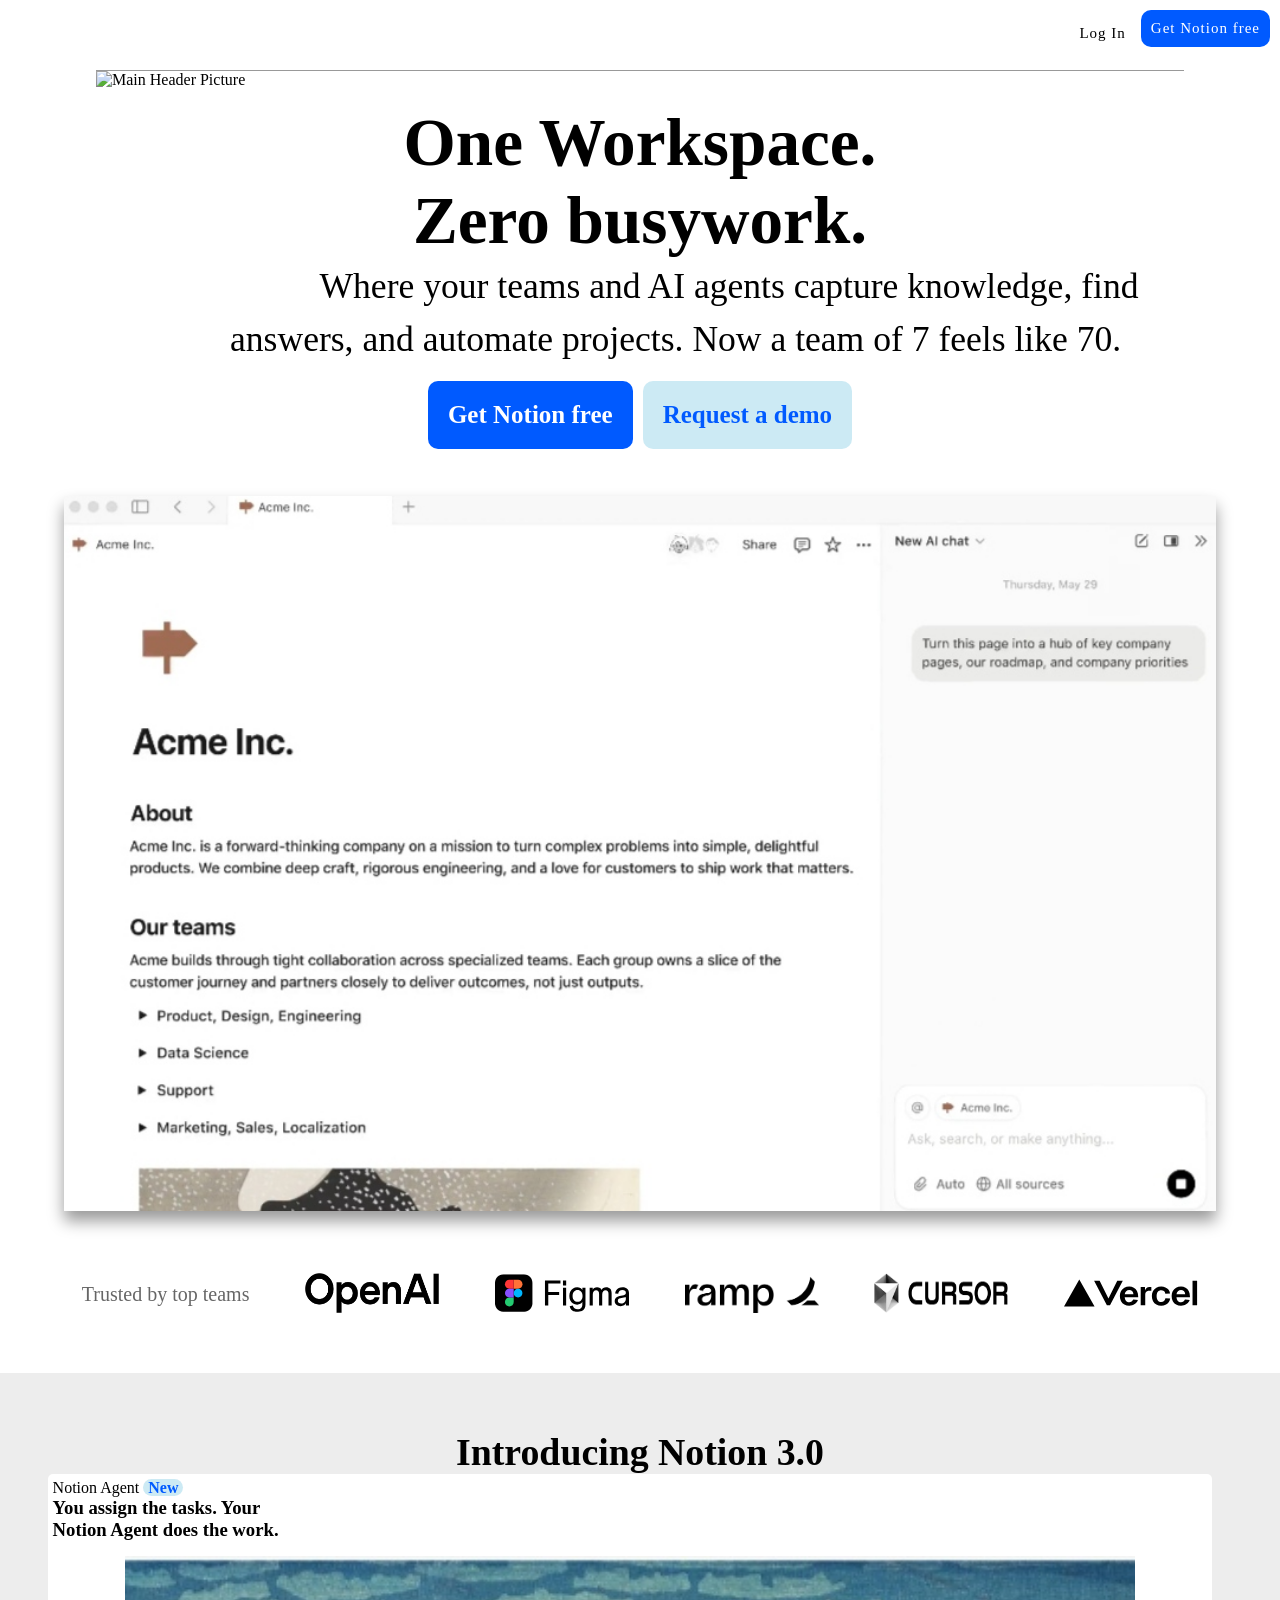
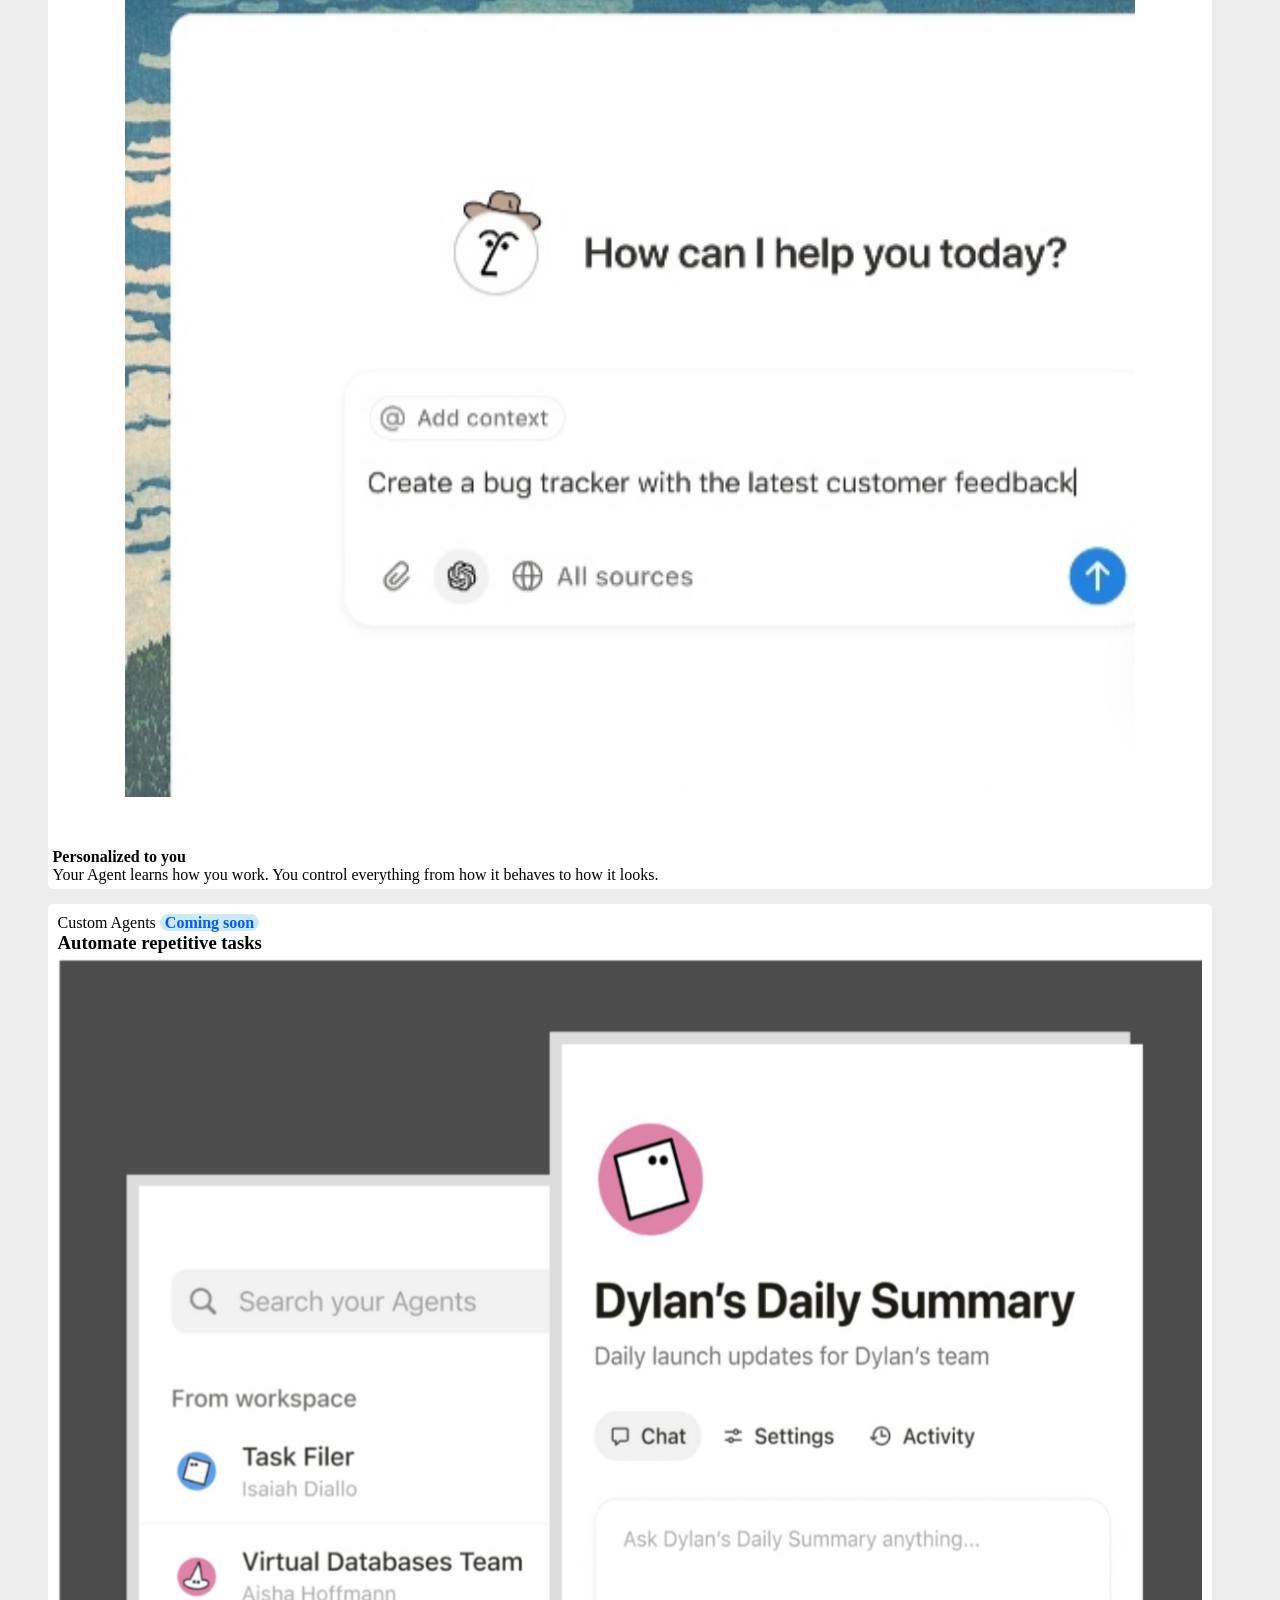
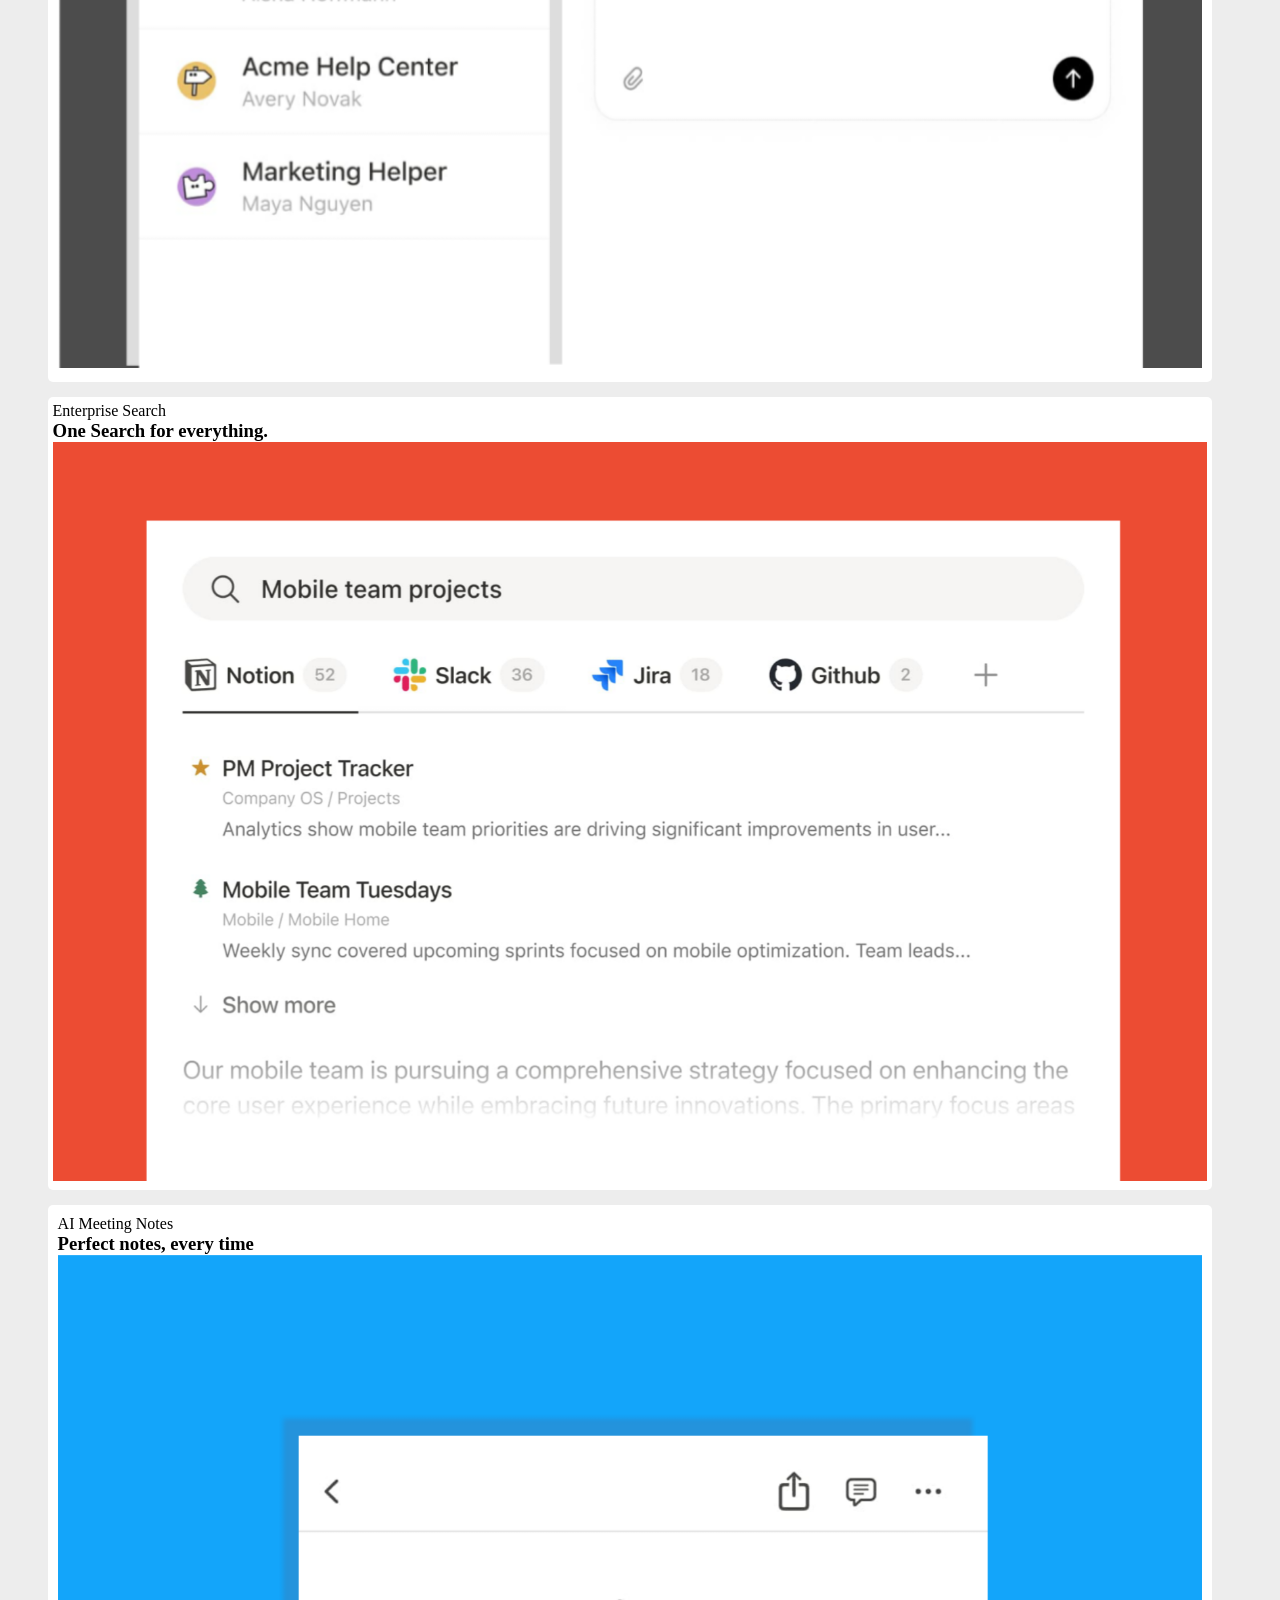
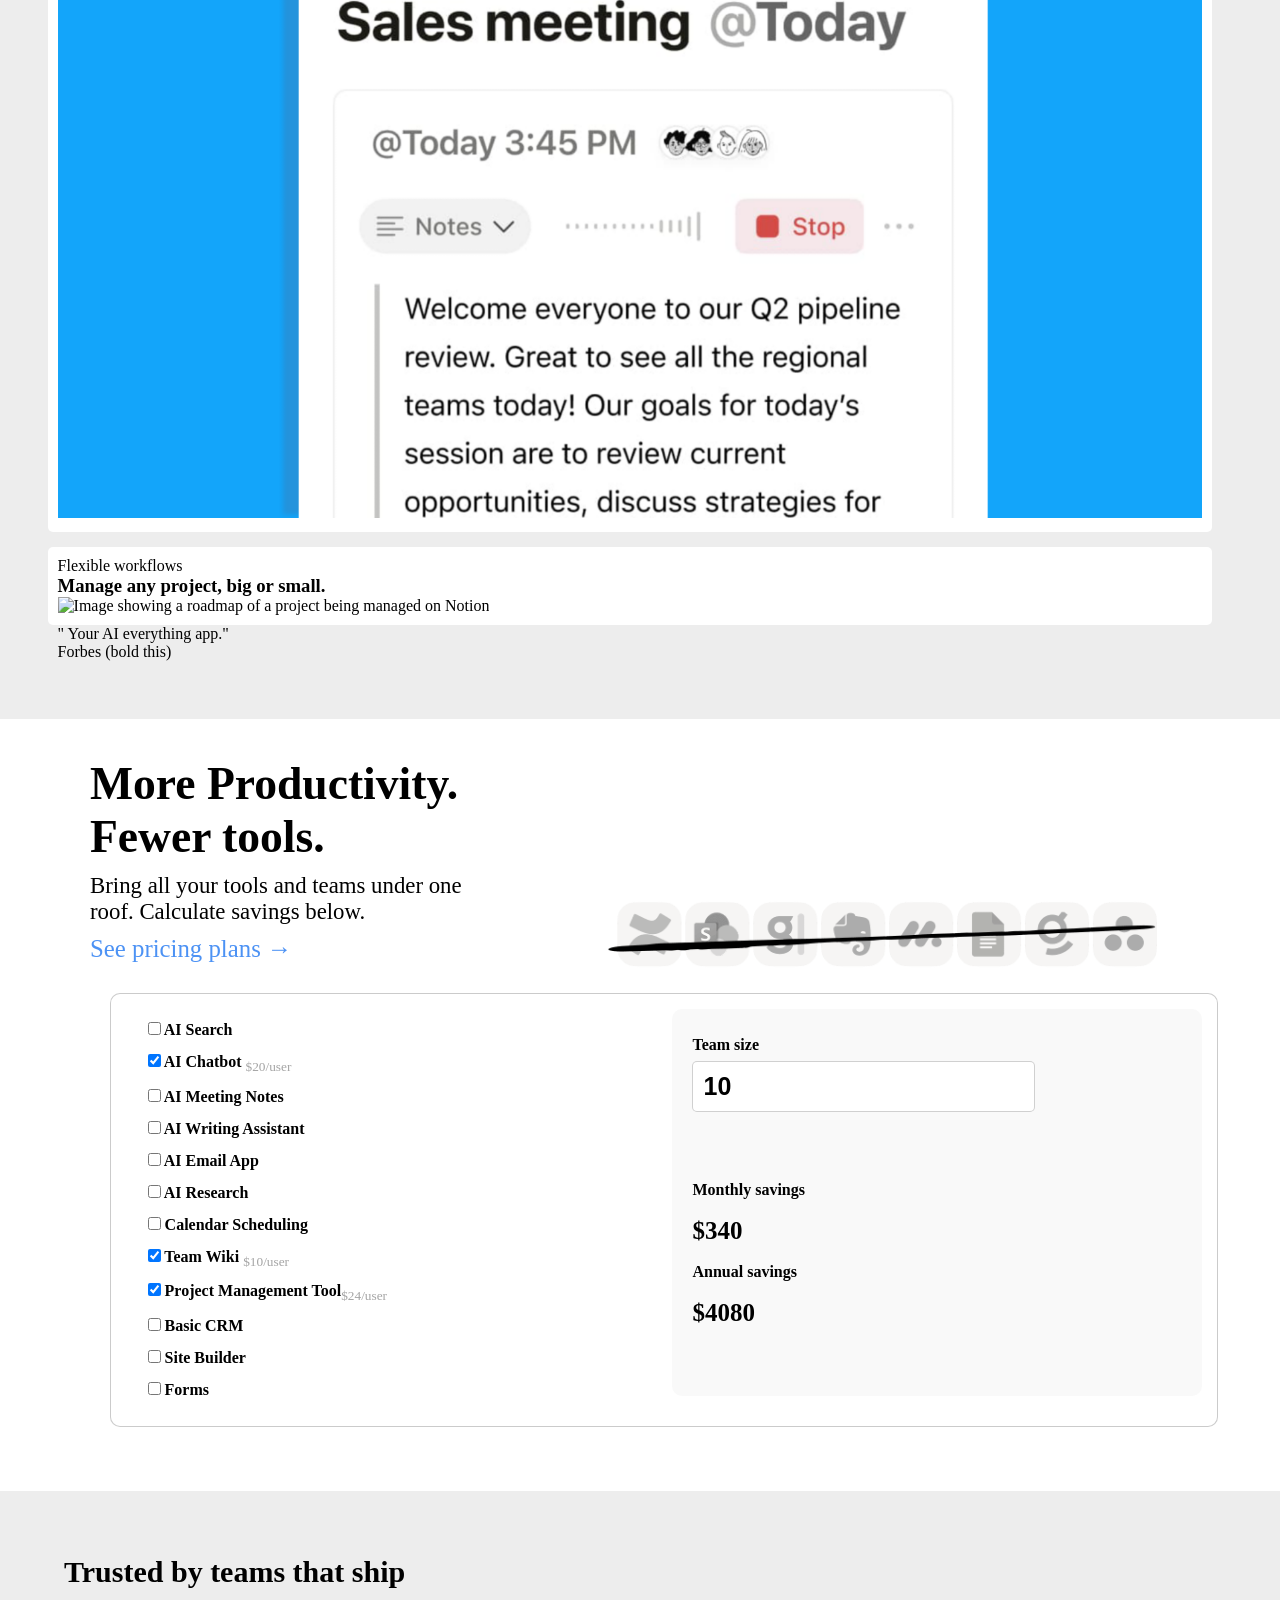
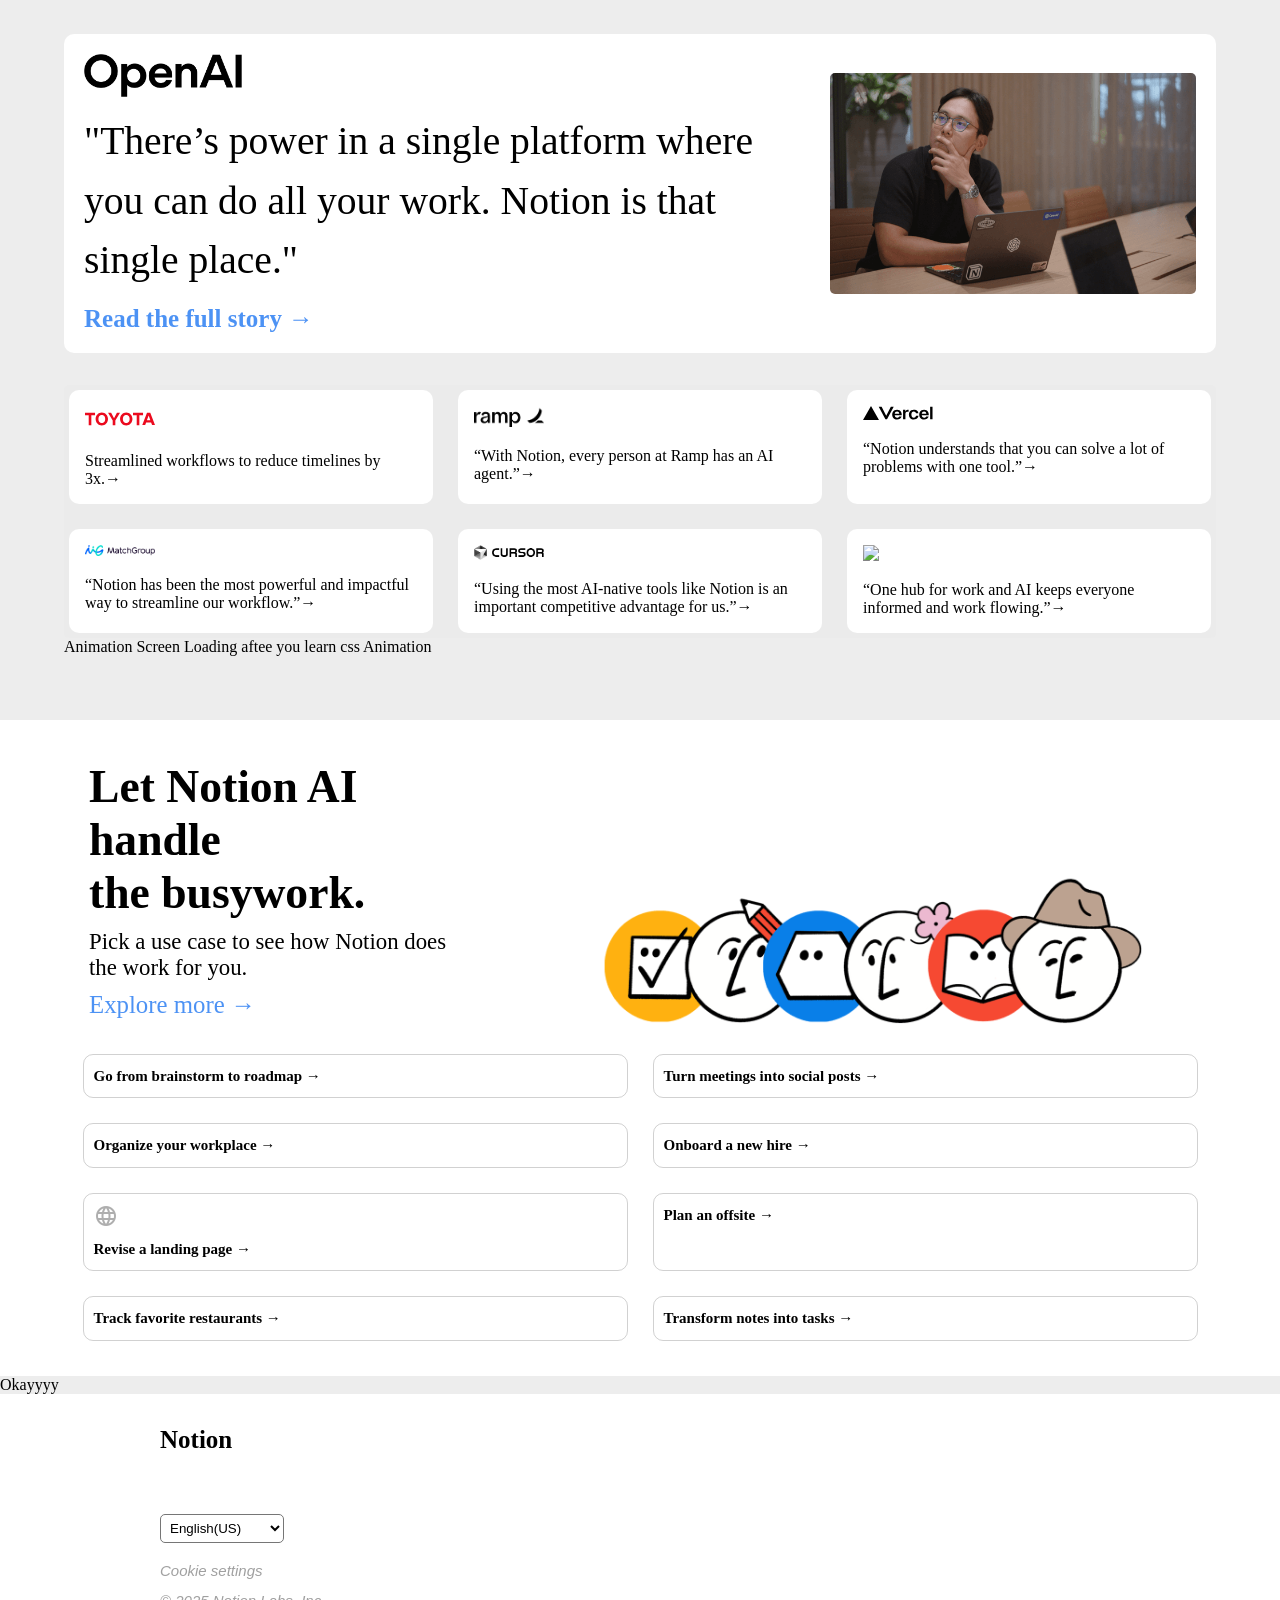
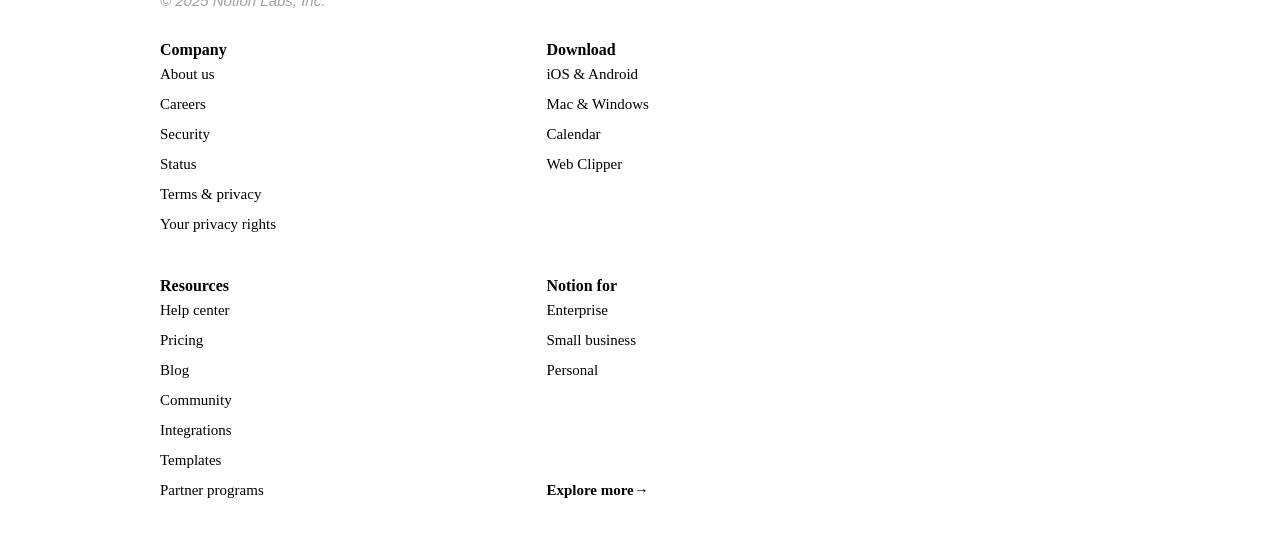
==== commit abf86933: "one more" ====
--- a/index.html
+++ b/index.html
@@ -7,6 +7,7 @@
    <title>NOTION LANDING PAGE CLONE BY ABDULMUJEEB</title>
    <link rel="stylesheet" href="style.css">
    <link rel="stylesheet" href="https://cdnjs.cloudflare.com/ajax/libs/font-awesome/7.0.1/css/all.min.css" >
+   <link rel="stylesheet" href="https://fonts.googleapis.com/css2?family=Material+Symbols+Outlined:opsz,wght,FILL,GRAD@20..48,100..700,0..1,-50..200&icon_names=language" />
    
   
  </head>
@@ -225,21 +226,141 @@
 
    </section> <!-- end of CHECKBOX AND GRID SECTIONS -->
    
-   <main>
-     
-      
-   <section>
-     
-   </section>
-     
-     
-   </main>
-  
-   
-   
-   
-   
-   
+   
+   <section class="Reviews-section"> <!-- Reviews-section -->
+     <h3>Trusted by teams that ship</h3>
+     <div class="Rev-flex">
+       <img src="OpenAI.png" alt="" width="20%" >
+       <blockquote>
+         "There’s power in a single platform where you can do all your work. Notion is that single place."
+       </blockquote>
+        <a href="https://www.notion.com/customers/openai" target="_blank">Read the full story &rarr;</a> 
+      <!-- <iframe width="560" height="315" src="https://www.youtube.com/embed/HubmluaaFmc?si=Z2QOR1aiD1chWgmC" title="Homepage| Social| OpenAI proof" frameborder="0" allow="accelerometer; autoplay; clipboard-write; encrypted-media; gyroscope; picture-in-picture; web-share" referrerpolicy="strict-origin-when-cross-origin" allowfullscreen ></iframe> -->
+       <img src="Review-open.png"
+     alt="Poster"
+     onclick="this.outerHTML='<iframe src=\'https://www.youtube.com/embed/HubmluaaFmc?si=Z2QOR1aiD1chWgmC/VIDEO_ID?autoplay=1\' frameborder=\'0\' allow=\'autoplay; encrypted-media; gyroscope; picture-in-picture; accelerometer; web-share\' allowfullscreen></iframe>'">
+     </div>
+     
+     
+     <div class="Rev-grid">
+       
+       <a href="https://www.notion.com/customers/toyota" class="Rev-grid1">
+         <img src="toyota-red.svg" width="20%">
+         <p>Streamlined workflows to reduce timelines by 3x.&rarr;</p>
+       </a>
+       
+        <a href="https://www.notion.com/customers/ramp" class="Rev-grid2">
+         <img src="ramp.png" width="20%">
+         <p>“With Notion, every person at Ramp has an AI agent.”&rarr;</p>
+       </a>
+       
+       
+        <a href="https://www.notion.com/customers/vercel" class="Rev-grid3">
+         <img src="vercel.svg" width="20%">
+         <p>“Notion understands that you can solve a lot of problems with one tool.”&rarr;</p>
+       </a>
+       
+       
+        <a href="https://www.notion.com/customers/match" class="Rev-grid4">
+         <img src="match.png" width="20%">
+         <p>“Notion has been the most powerful and impactful way to streamline our workflow.”&rarr;</p>
+       </a>
+       
+       
+        <a href="https://www.notion.com/customers/cursor" class="Rev-grid5">
+         <img src="cursor.png" width="20%">
+         <p>“Using the most AI‑native tools like Notion is an important competitive advantage for us.”&rarr;</p>
+       </a>
+       
+       
+        <a href="https://www.notion.com/customers/figma" class="Rev-grid6">
+         <img src="figma.svg" width="20%">
+         <p>“One hub for work and AI keeps everyone informed and work flowing.”&rarr;</p>
+       </a>
+       
+     </div>
+     
+     <p>Animation Screen Loading aftee you learn css Animation </p>
+     
+   </section> <!-- end of review section -->
+     
+     
+  <section class="fine-grid-section"> <!-- fine-grid section -->
+    
+    <div class="fine-grid-flex">
+        <div class="fgf-1">
+          <h4>Let Notion AI handle  <br>
+      the busywork.</h4>
+      <p>
+        Pick a use case to see how Notion does the work for you.
+      </p>
+      <a href="https://www.notion.com/product/ai/use-cases">Explore more &rarr;</a> 
+        </div>
+      <img src="Fine-grid.png" alt="Some kid-style pics ramped together" width="60%" class="fgf-2">
+     </div>
+    
+    <div class="fine-grid-grid">
+      <a href="https://www.notion.com/product/ai/use-cases/go-from-brainstorm-to-roadmap">
+        <i class="fa-solid fa-comment"></i>
+        <p>Go from brainstorm to roadmap &rarr;</p>
+      </a>
+      
+      <a href="https://www.notion.com/product/ai/use-cases/turn-meetings-into-social-posts">
+        <i class="fa-solid fa-bars"></i>
+        <p>Turn meetings into social posts &rarr;</p>
+      </a>
+      
+      
+      <a href="https://www.notion.com/product/ai/use-cases/organize-your-workspace">
+        <i class="fa-solid fa-copy"></i>
+        <p>Organize your workplace &rarr;</p>
+      </a>
+      
+      
+      <a href="https://www.notion.com/product/ai/use-cases/onboard-a-new-hire">
+        <i class="fas fa-user"></i>
+        <p>Onboard a new hire &rarr;</p>
+      </a>
+      
+      
+      <a href="https://www.notion.com/product/ai/use-cases/revise-a-landing-page">
+        <span class="material-symbols-outlined">language</span>
+     <!-- <i class="fa-solid fa-globe"></i>-->
+        <p class="Revise">Revise a landing page &rarr;</p>
+      </a>
+      
+      
+      <a href="https://www.notion.com/product/ai/use-cases/plan-an-offsite">
+        <i class="fa-solid fa-map"></i>
+        <p>Plan an offsite &rarr;</p>
+      </a>
+      
+      
+      <a href="https://www.notion.com/product/ai/use-cases/track-your-favorite-restaurants">
+       <i class="fas fa-utensils"></i> 
+        <p>Track favorite restaurants &rarr;</p>
+      </a>
+      
+      
+      <a href="https://www.notion.com/product/ai/use-cases/task-management-for-teams">
+        <i class="fa-solid fa-bullseye"></i>
+        <p>Transform notes into tasks &rarr;</p>
+      </a>
+      
+    </div>
+    
+  </section> <!-- end of fine grid-section -->
+  
+  
+  <section class="Section-before-footer">
+    
+    <p>Okayyyy</p>
+    
+    
+    
+  </section> <!-- end of Section-before-footer -->
+   
+  
    
    
    <footer>
--- a/style.css
+++ b/style.css
@@ -1,6 +1,14 @@
 :root {
   --btn-1: rgb(0, 90, 255); /* used in 3 btns */
   --btn-2: rgba(0, 150, 200,.2)
+}
+
+.material-symbols-outlined {
+  font-variation-settings:
+  'FILL' 0,
+  'wght' 400,
+  'GRAD' 0,
+  'opsz' 24
 }
 
 
@@ -285,6 +293,7 @@
 .Checkbox-section {
   width: 100%;
   padding: 30px 15px;
+  background-color: white;
 }
 
 .Checkbox-section-flex {
@@ -307,6 +316,12 @@
 .csf-1 a {
   color: rgba(0,100,240,.7);
   font-size: calc(1vw + 12px);
+}
+
+.csf-1 a:hover,
+.csf-1 a:focus {
+  color: rgba(120,0,250,1);
+  text-decoration: underline;
 }
 
 .csf-2 {
@@ -362,6 +377,7 @@
     padding-right: 0;
     padding-left: 3em;
     padding-bottom: 0;
+    margin-bottom: 4em;
   }
   
   
@@ -387,16 +403,251 @@
   .Pgrid-2 input {
     margin-bottom: 2.5em;
   }
-  
-}
-/* 
-
-
-
-
-
-
-/* footer section */
+}
+
+
+/* Review section; has flex and grid eheh */
+.Reviews-section {
+  background-color: rgba(211,211,211,.4);
+  padding: calc(2vw + 1em);
+  padding-top: 15px;
+  padding-bottom: 0;
+  align-content: center;
+  justify-content: center;
+}
+
+.Reviews-section h3 {
+  font-size: 30px;
+  margin-bottom: 1.5em;
+  width: 65%;
+  text-wrap: wrap;
+}
+
+.Rev-flex {
+  display: flex;
+  gap: 15px;
+  flex-direction: column;
+  border-radius: 10px;
+  padding: 20px;
+  margin-bottom: 2em;
+}
+.Rev-flex blockquote {
+  text-wrap: wrap;
+  font-size: calc(2vw + 14px);
+  line-height: 1.5;
+}
+
+.Rev-flex a{
+  display: block;
+  color: rgba(0,100,240,.7);
+}
+
+.Rev-flex iframe{
+  width: 70%;
+  height: auto;
+  border-radius: 5px;
+  margin-bottom: 20px;
+}
+.Rev-flex img:nth-of-type(1) {
+  width: calc(10vw + 30px);
+}
+.Rev-flex img:nth-of-type(2) {
+  margin-bottom: 20px;
+  width: 100%;
+  border-radius: 5px;
+  align-self: center;
+}
+
+.Rev-grid {
+  display: grid;
+  grid-template-columns: 1fr;
+  gap: 25px;
+  background-color: rgba(211,211,211,.1);
+  margin: 0 auto;
+  margin-bottom: 10px;
+}
+.Rev-grid a:nth-of-type(4),
+.Rev-grid a:nth-of-type(5),
+.Rev-grid a:nth-of-type(6) {
+  display: none;
+}
+
+
+.Rev-grid a {
+  display: block;
+  border-radius: 10px;
+  padding: 15px;
+  background-color: white;
+}
+
+.Rev-grid a img {
+  margin-bottom: 1em;
+  width: 70px;
+}
+
+.Rev-grid a:nth-of-type(1) p {
+  width: 90%;
+}
+
+/* resp rev-flex */
+@media (min-width: 768px) {
+  .Reviews-section {
+    padding: 4em;
+  }
+  
+  .Rev-flex{
+  display: grid;    
+  grid-template-columns: 2fr 1fr;
+  }
+  .Rev-flex blockquote {
+    grid-column: 1 / 2;
+  }
+  .Rev-flex a {
+    grid-column: 1 / 2;
+    font-weight: 700;
+    font-size: 25px;
+  }
+  .Rev-flex img:nth-of-type(2) {
+    grid-column: 2 / 3;
+    grid-row: 1 / 4;
+  }
+  
+  .Rev-grid {
+    grid-template-columns: 1fr 1fr 1fr;
+    margin: 0 auto;
+  }
+  
+  .Rev-grid a{
+    padding: 1em;
+    width: 100%;
+    height: auto;
+  }
+  
+.Rev-grid a:nth-of-type(4),
+.Rev-grid a:nth-of-type(5),
+.Rev-grid a:nth-of-type(6) {
+  display: block;
+}
+  
+}
+
+/* fine-grid section */
+.fine-grid-section {
+  width: 100%;
+  padding: 30px 15px;
+  margin: 0 auto;
+}
+
+.fine-grid-flex {
+  display: flex;
+  flex-direction: column;
+  gap: 15px;
+  margin-bottom: 20px;
+  margin-left: 1em;
+}
+.fgf-1 h4 {
+  font-size: calc(2vw + 20px);
+  margin-bottom: 10px;
+  text-align: left;
+}
+
+.fgf-1 p {
+  font-size: calc(1vw + 10px);
+  margin-bottom: 10px;
+}
+
+.fgf-1 a {
+  color: rgba(0,100,240,.7);
+  font-size: calc(1vw + 12px);
+}
+.fgf-1 a:hover,
+.fgf-1 a:focus {
+  color: rgba(120,0,250,1);
+  text-decoration: underline;
+}
+
+.fgf-2 {
+  width: 85%;
+  order: -1;
+}
+
+.fine-grid-grid {
+  margin: 0 auto;
+  display: grid;
+  grid-template-columns: 1fr 1fr;
+  gap: 5px;
+}
+
+.fine-grid-grid a{
+  display: block;
+  border: 1px solid rgba(140,140,140,.4);
+  padding: 10px;
+  border-radius: 10px;
+  width: calc(20vw + 100px);
+}
+
+.fine-grid-grid a p {
+  font-size: 15px;
+  line-height: 1.5;
+  font-weight: bold;
+}
+
+.fine-grid-grid a p:nth-of-type(1) {
+  width: 90%;
+}
+
+.fine-grid-grid a i,
+.material-symbols-outlined {
+  color: rgba(140,140,140,.7);
+  margin-bottom: 10px;
+}
+
+.fine-grid-grid a:hover {
+  background-color: rgba(0,120,200,.3);
+}
+
+/* responsive fine-grid-section */
+
+@media (min-width: 768px) {
+  .fine-grid-flex {
+   margin-left: 4em;
+  display: grid;
+  grid-template-columns: 1fr 2fr;
+  gap: 10px;
+}
+  
+  .fgf-2 {
+    width: 70%;
+    order: 0;
+    justify-self: center;
+    align-self: end;
+  }
+  
+  .fine-grid-grid {
+    width: 90%;
+    margin: 0 auto;
+    gap: 25px;
+  }
+
+
+.fine-grid-grid a{
+  width: auto;
+}
+}
+
+/* section before footer */
+
+.Section-before-footer{
+  background-color: rgba(211,211,211,.4);
+}
+
+
+
+
+
+
+
+/* footer  */
 
 footer {
    margin: 2em 1em;
@@ -405,7 +656,7 @@
 footer h3{
   font-size: 25px;
   margin-bottom: 20px;
-  margin-top: 150px;
+  margin-top: 30px;
 }
 
 .footer-logo-links {
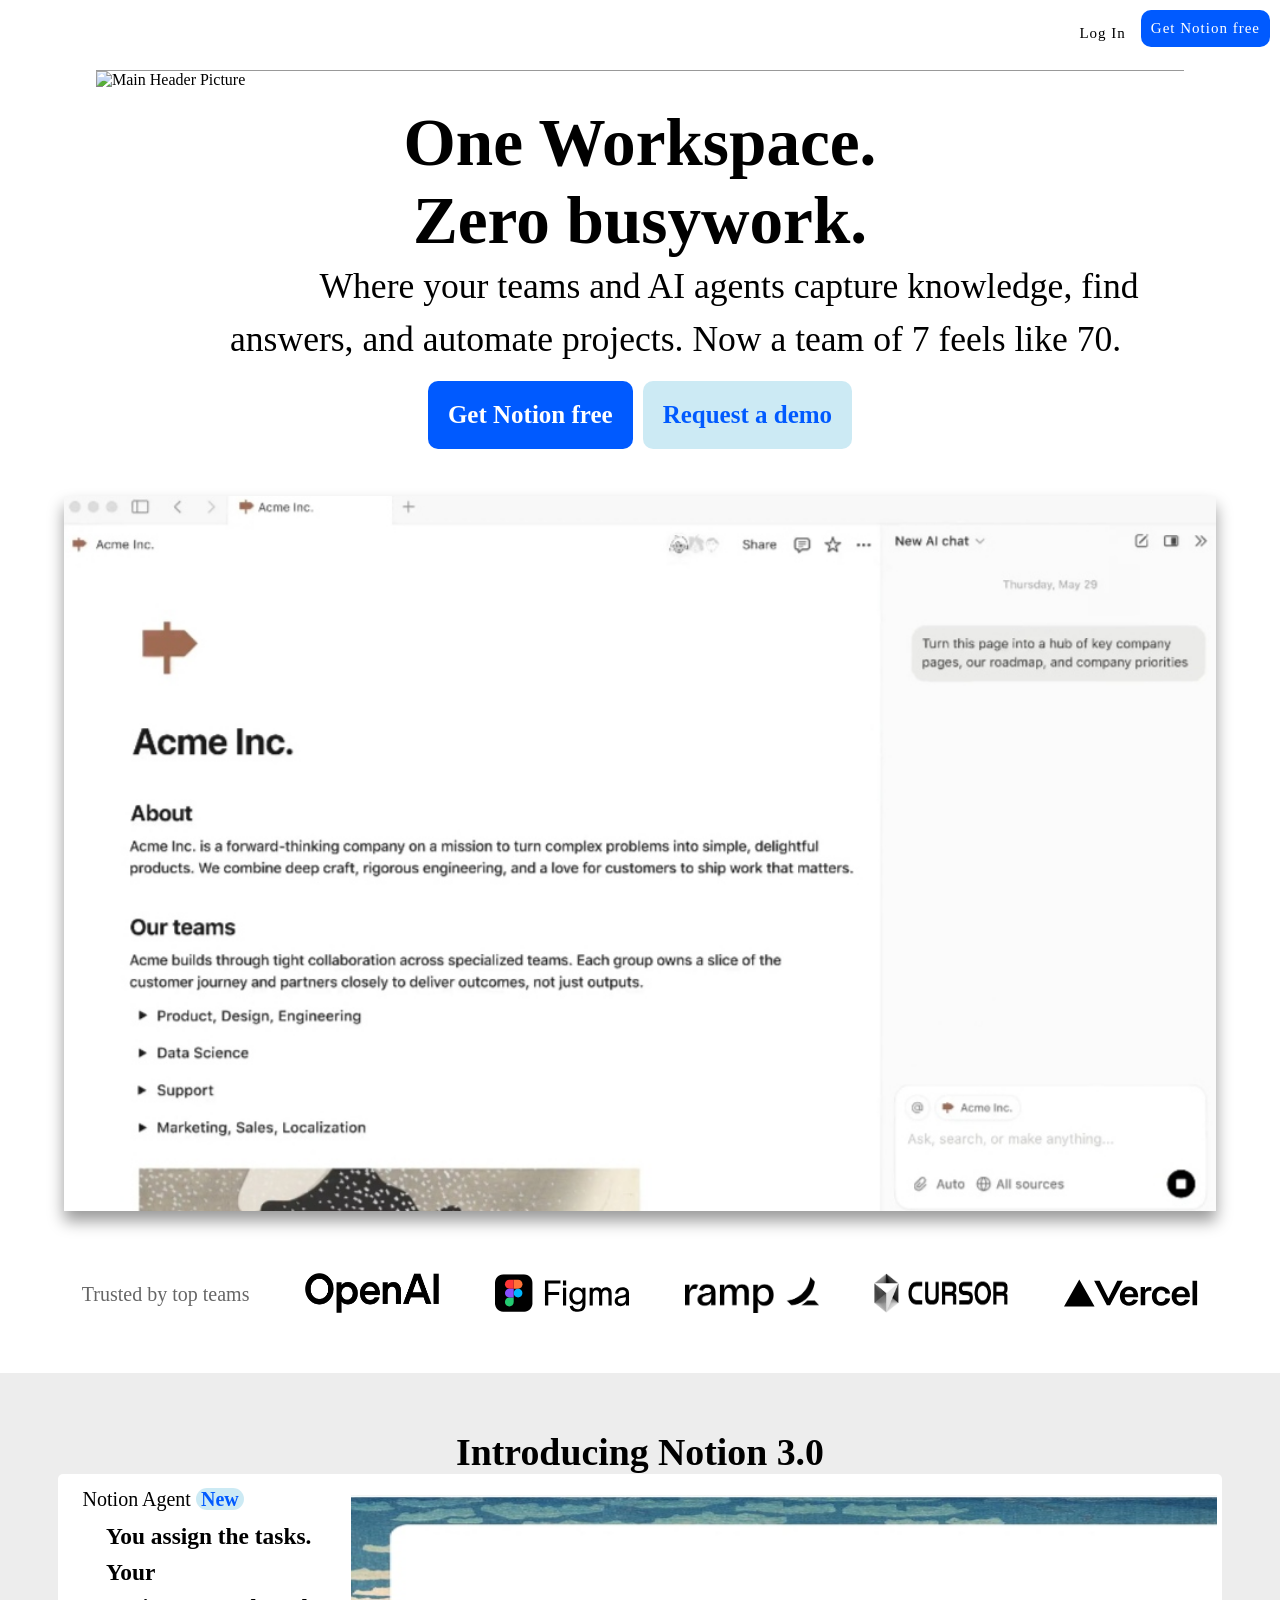
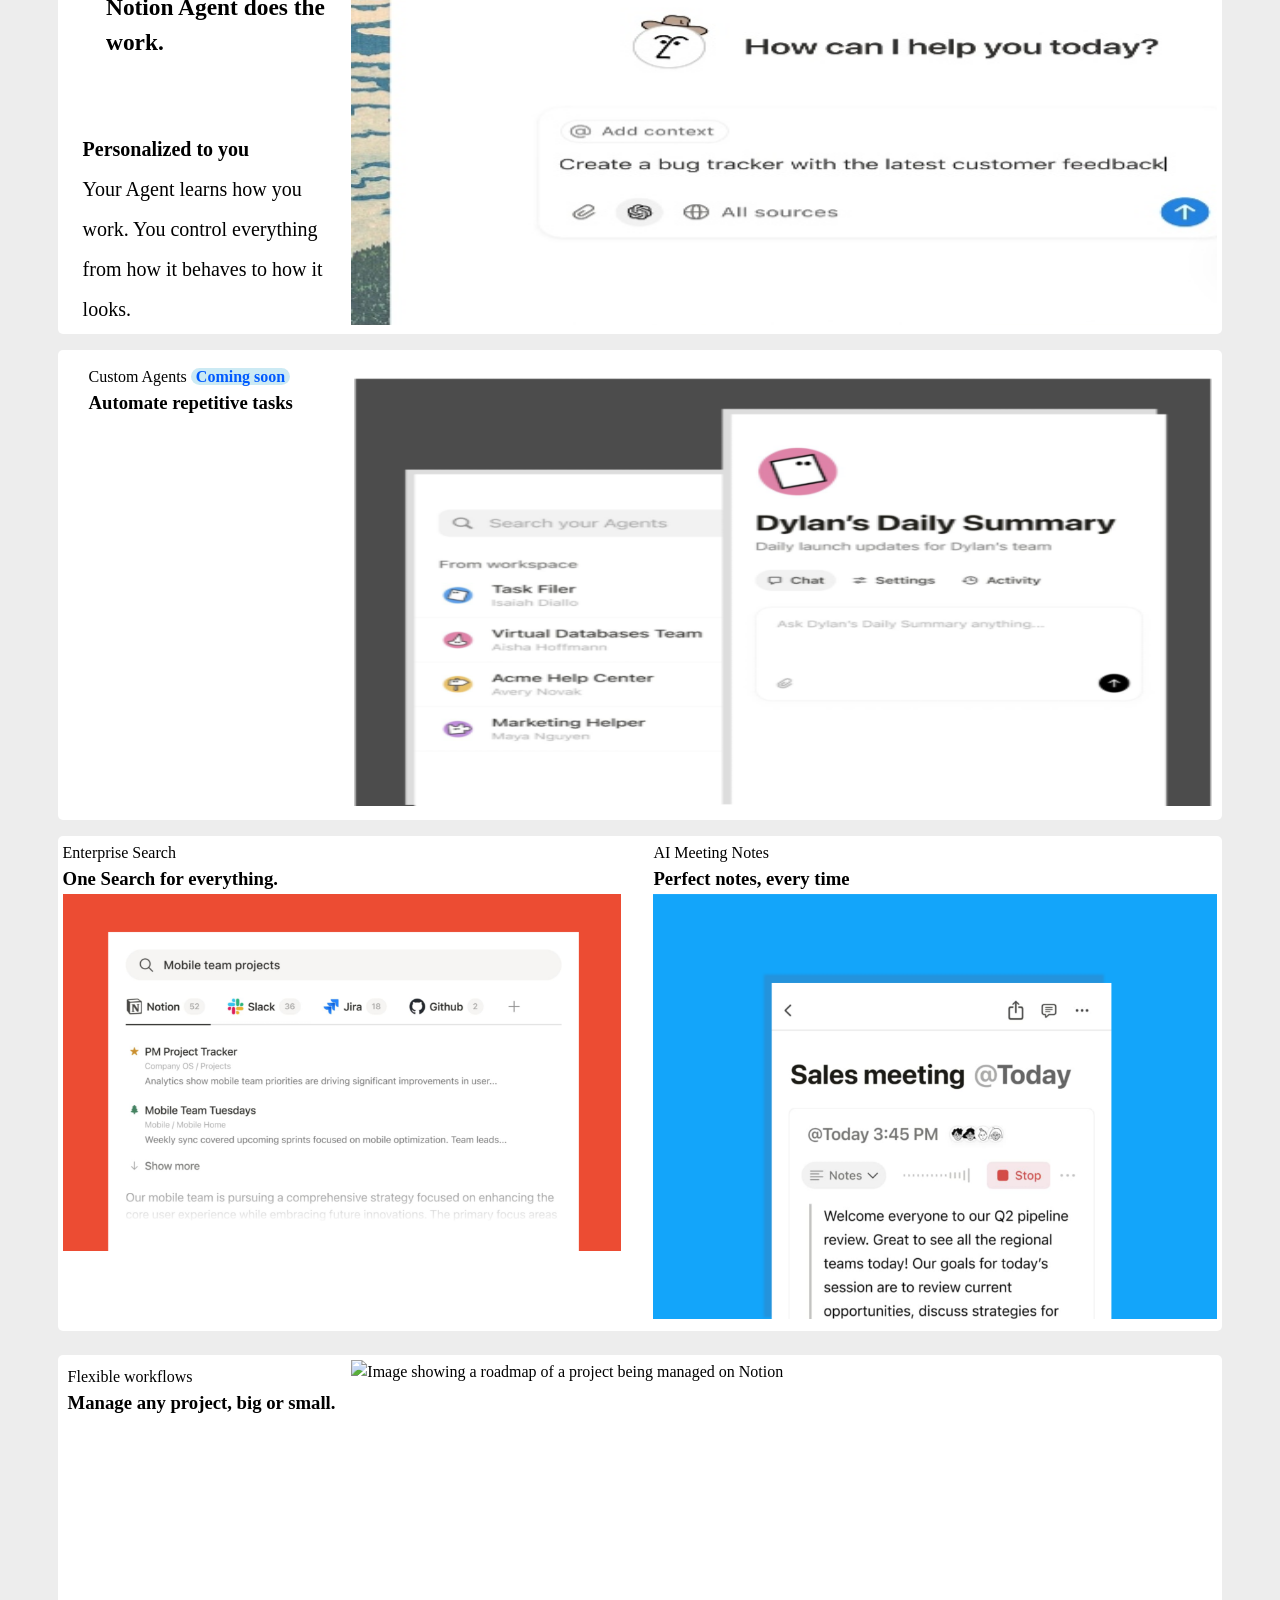
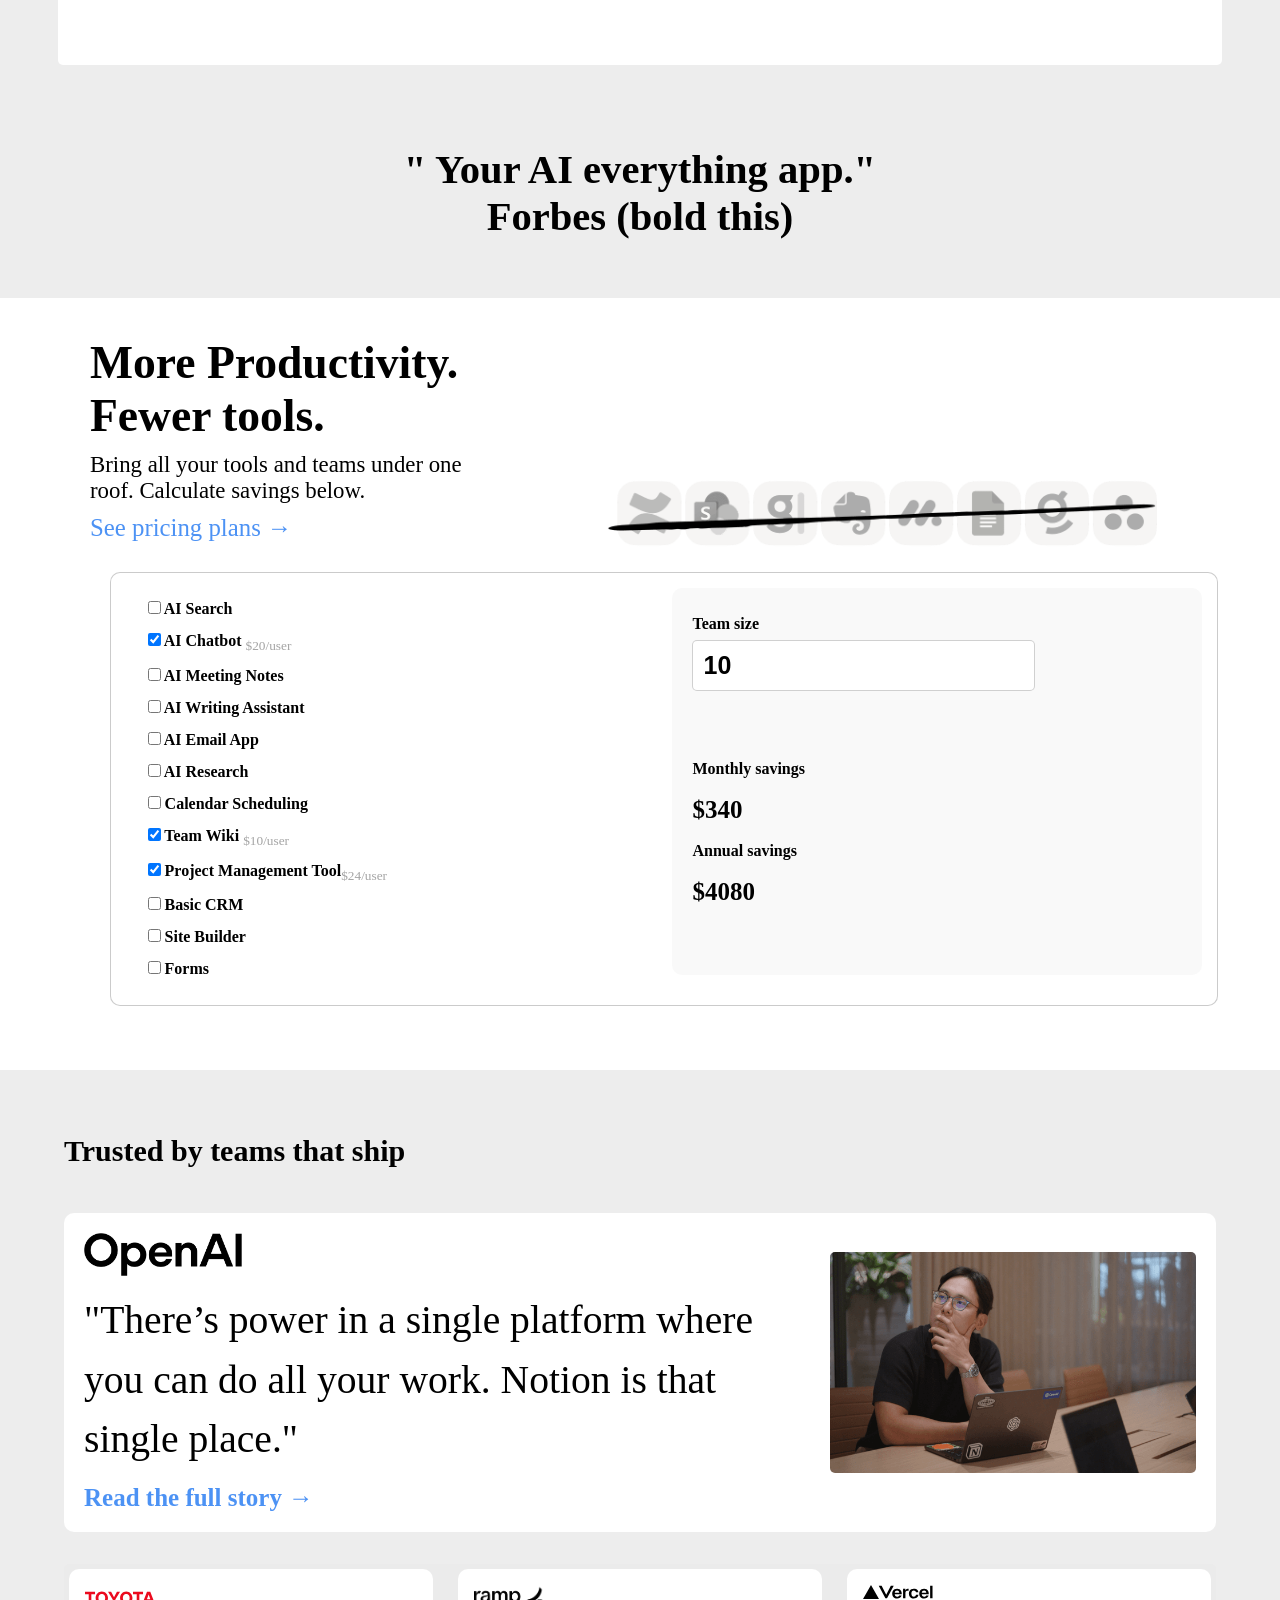
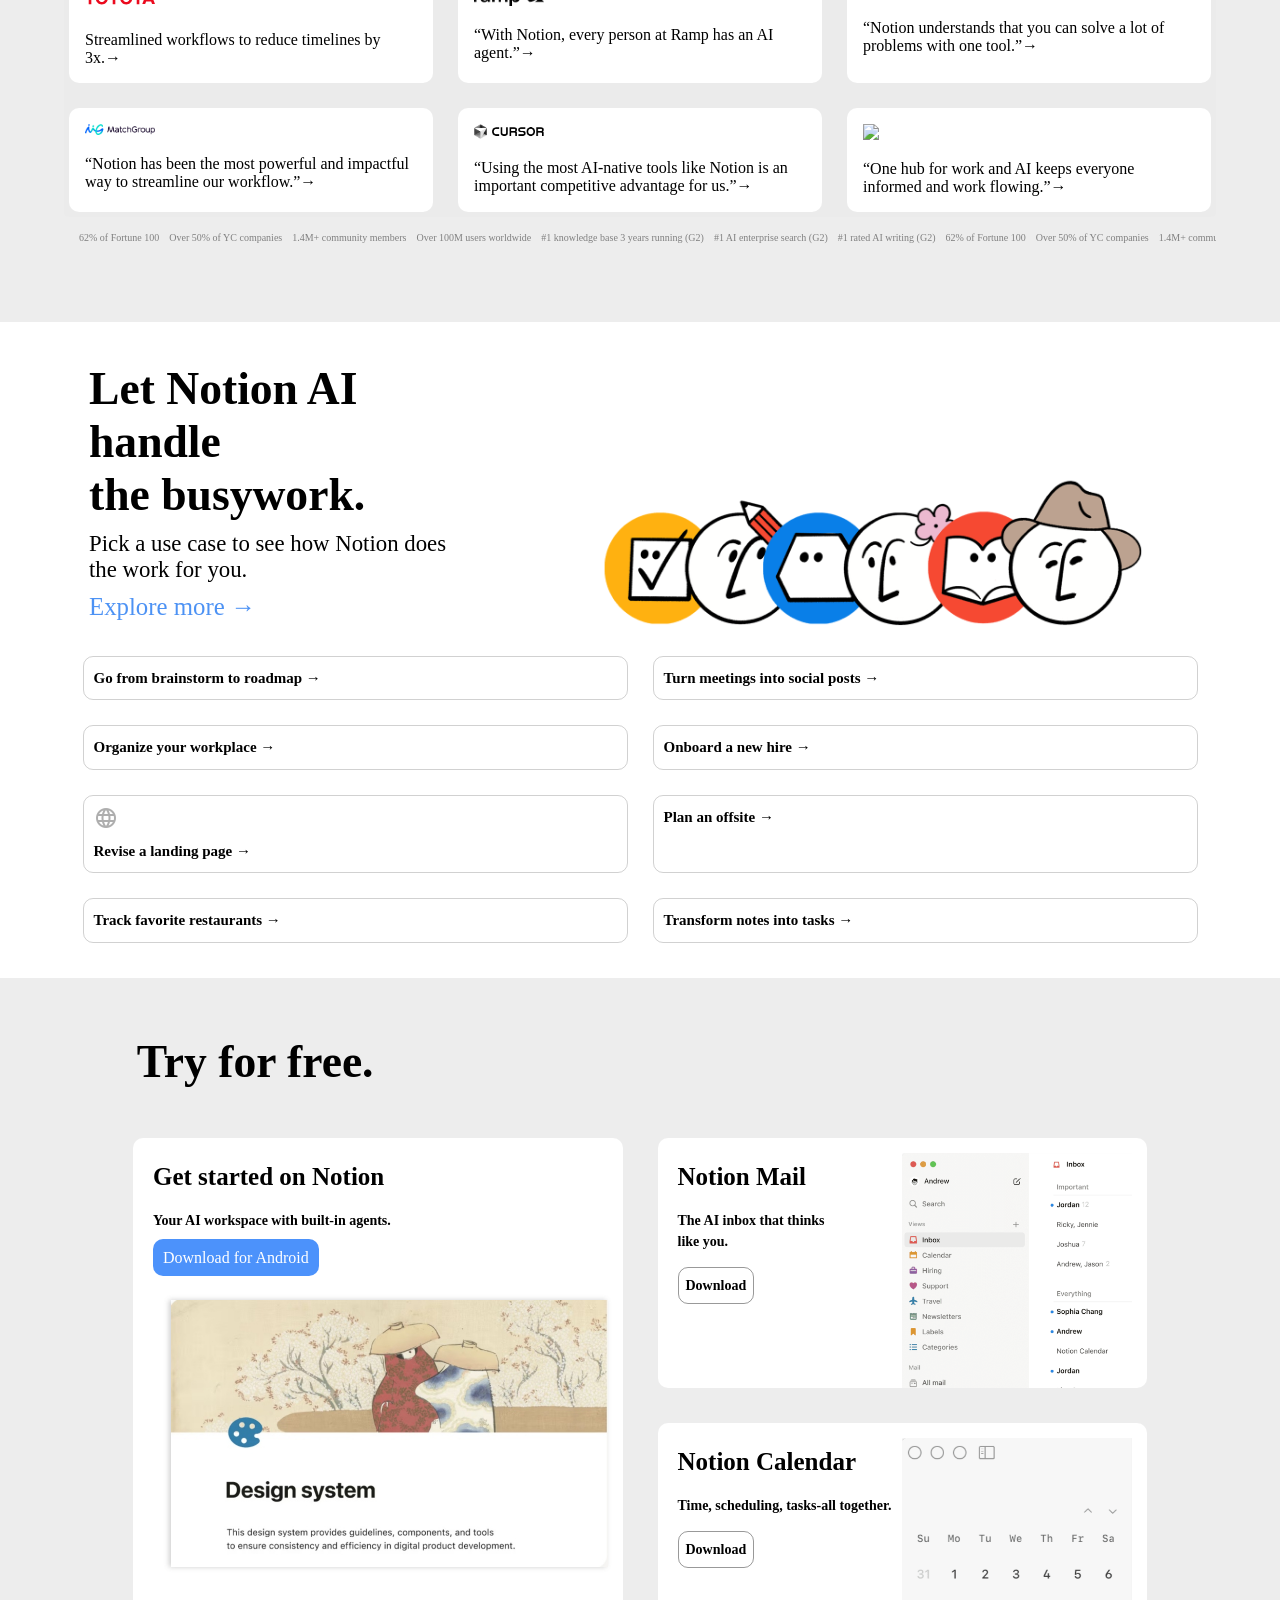
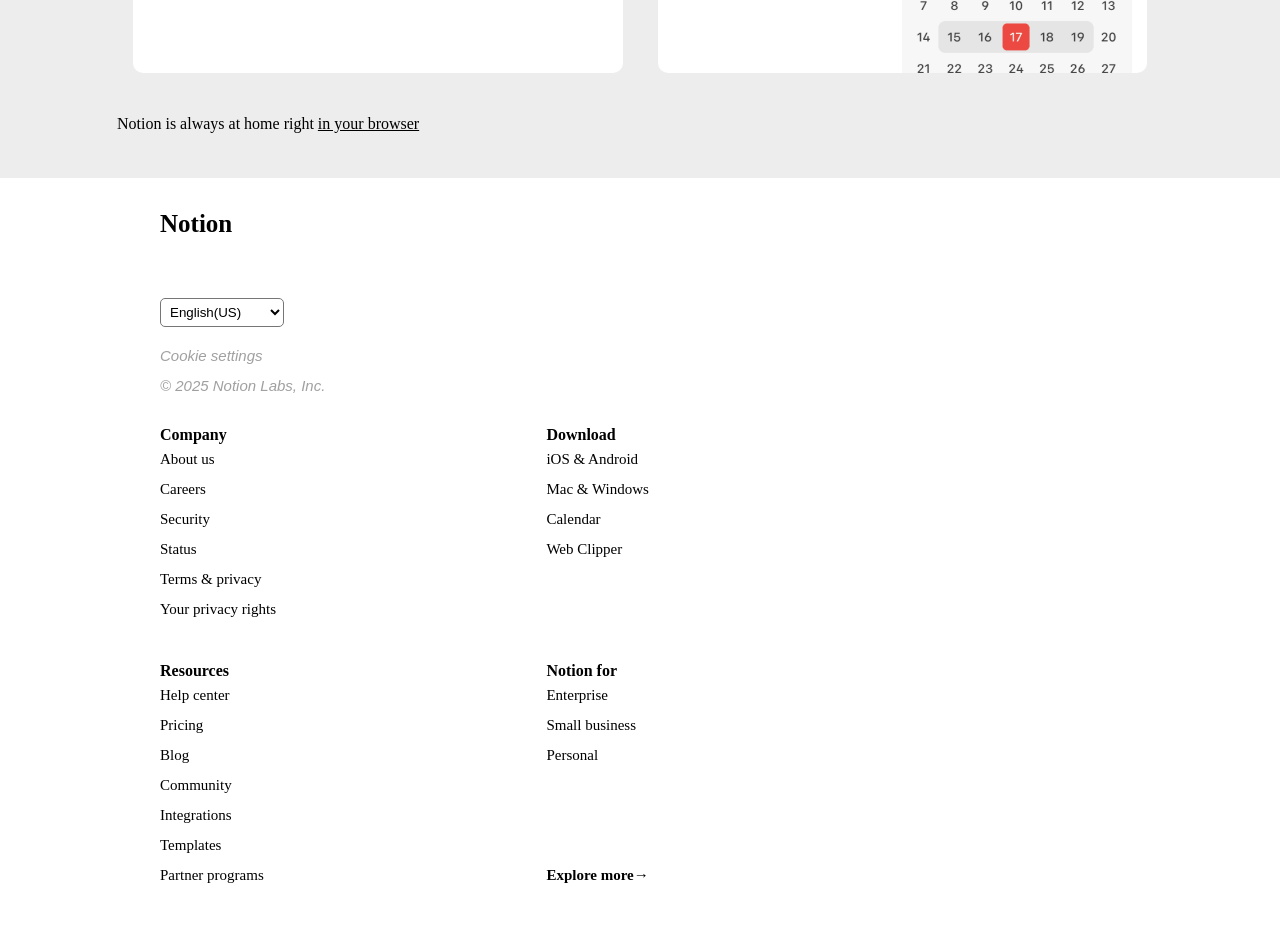
==== commit beeab60a: "Done I think" ====
--- a/index.html
+++ b/index.html
@@ -62,77 +62,76 @@
    <main> <!-- na here work dey oooo, background is grey, everything else is nested here for ease except the footer -->
    <h4>Introducing Notion 3.0</h4>
 
-   <section class="mgrid"> <!-- grid this, and also use positioning to achieve exact centering effect -->
-   
-   
-     <div class="grid-item1">
+   <section class="section-1"> 
+   
+   
+     <div class="Sec-1-1">
        <a href="https://www.notion.com/product/ai/use-cases" target="_blank">Notion Agent
-<span class="sm">New</span><!-- make this small and wrap it -->
-<h3>You assign the tasks. Your </h3>
-<h3>Notion Agent does the work. <i class="fa-duotone fa-solid fa-circle-arrow-right"></i></h3></h3>
-    </a>
-        <figure >
+        <span class="sm">New</span><!-- make this small and wrap it -->
+        <h3>You assign the tasks. Your </h3>
+        <h3>Notion Agent does the work. <i class="fa-duotone fa-solid fa-circle-arrow-right"></i></h3></h3>
+        </a>
+        
            <img src="AIp.jpg" alt=" Notion AI preview" width="50%">
-       <!-- font-awesome for this icon or similiar -->
-       </figure>
+       
        <p> <span class="bd">Personalized to you</span> Your Agent learns how you work. You control everything from how it behaves to how it looks. </p>
        
-      <!-- fontawesome or svg 4 circles first one dark -->
-     </div>
-     
-     
-   
-     <div class="grid-item2">
+     </div>
+     
+     
+   
+     <div class="Sec-1-2-wrapper">
        <a href="https://notion.notion.site/26fefdeead05803ca7a6cd2cdd7d112f?pvs=105" class="card-link" target="_blank">
-         <div class="content-card">
-         <p>Custom Agents <!-- special style --> <span class="sm">Coming soon</span></p>
+        <div class="Sec-1-2">
+          <div>
+             <p>Custom Agents <!-- special style --> <span class="sm">Coming soon</span></p>
          <h3>Automate repetitive tasks <i class="fa-duotone fa-solid fa-circle-arrow-right"></i></h3>
+          </div>
+        
          <img src="sum.png" alt="Image preview of AI automation" width="50%" class="im1">
+         <img src="sum2.png" alt="Image preview of AI automation" width="50%" class="im2">
           </div>
-                 <!-- font-awesome for this icon or similiar -->
         </a>
     </div>
     
-     <div class="grid-item3">
-       <a href="https://www.notion.com/product/enterprise-search" class="card-link" target="_blank">
+    
+    <div class="Sec-1-flex">
+      
+      <a href="https://www.notion.com/product/enterprise-search" class="card-link" target="_blank">
          <p>Enterprise Search</p>
          <h3>One Search for everything.<i class="fa-duotone fa-solid fa-circle-arrow-right"></i></h3>
-         <img src="team.png" alt="Search preview" class="im2"> <!-- red border for this, somewhat transparent too -->
-                 <!-- font-awesome for this icon or similiar -->
+         <img src="team.png" alt="Search preview" class="im3">
         </a>
-    </div>
-    
-     <div class="grid-item4">
+  
        <a href="https://www.notion.com/product/ai-meeting-notes" class="card-link" target="_blank">
-         <div class="content-card">
+         
          <p>AI Meeting Notes</p>
          <h3>Perfect notes, every time <i class="fa-duotone fa-solid fa-circle-arrow-right"></i></h3>
          <img src="sale.png" alt="Image showing a Sales Meeting Note taken with Notion AI" width="50%" class="im3">
-          </div>
-                 <!-- font-awesome for this icon or similiar -->
+          
         </a>
+        
     </div>
-    
-     <div class="grid-item5">
-       <a href="" class="card-link">
+       
+  
+       <a href="https://www.notion.com/product/projects" class="Sec-1-3">
          <div class="content-card">
          <p>Flexible workflows</p>
          <h3>Manage any project, big or small. <i class="fa-duotone fa-solid fa-circle-arrow-right"></i></h3>
+         </div>
           <img src="ROAD.png" alt="Image showing a roadmap of a project being managed on Notion" width="50%" class="im4">
-          </div>
-                 <!-- font-awesome for this icon or similiar -->
         </a>
-    </div>
+    
     
     
    </section> <!-- grid ends here -->
    
-   <div> <!-- center this -->
-     <p> <!-- center this -->
-     &quot; Your AI everything app.&quot;
-   </p>
-   Forbes (bold this)
-   </div>
+   
+     <blockquote class="Bold-quote"> <!-- center this -->
+     &quot; Your AI everything app.&quot; <br>
+     Forbes (bold this)
+   </blockquote>
+   
    </main>
    
    
@@ -280,7 +279,27 @@
        
      </div>
      
-     <p>Animation Screen Loading aftee you learn css Animation </p>
+  <div class="flex-con"> <!-- retry this with tailwind css later bidhnillahi -->
+     <div class="animation-flex"> <!-- CSS IN REVIEWS SECTION KF .CSS FILE -->
+  <div class="a-flex-1"><i class="fa-solid fa-rocket"></i> 62% of Fortune 100</div>
+  <div class="a-flex-2"> <i class="fa-solid fa-heart"></i>Over 50% of YC companies</div>
+    <div class="a-flex-3"><i class="fa-solid fa-globe"></i> 1.4M+ community members</div>
+    <div class="a-flex-4"><i class="fa-solid fa-globe"></i> Over 100M users worldwide</div>
+    <div class="a-flex-5"> <i class="fa-solid fa-trophy"></i>#1 knowledge base 3 years running (G2)</div>
+    <div class="a-flex-6"><i class="fa-solid fa-briefcase"></i> #1 AI enterprise search (G2)</div>
+    <div class="a-flex-7"><i class="fa-solid fa-star"></i> #1 rated AI writing (G2)</div>
+  <div class="a-flex-1"><i class="fa-solid fa-rocket"></i> 62% of Fortune 100</div>
+  <div class="a-flex-2"> <i class="fa-solid fa-heart"></i>Over 50% of YC companies</div>
+    <div class="a-flex-3"><i class="fa-solid fa-globe"></i> 1.4M+ community members</div>
+    <div class="a-flex-4"><i class="fa-solid fa-globe"></i> Over 100M users worldwide</div>
+    <div class="a-flex-5"> <i class="fa-solid fa-trophy"></i>#1 knowledge base 3 years running (G2)</div>
+    <div class="a-flex-6"><i class="fa-solid fa-briefcase"></i> #1 AI enterprise search (G2)</div>
+    <div class="a-flex-7"><i class="fa-solid fa-star"></i> #1 rated AI writing (G2)</div>
+  </div>
+  </div>
+
+    
+    
      
    </section> <!-- end of review section -->
      
@@ -353,10 +372,45 @@
   
   
   <section class="Section-before-footer">
-    
-    <p>Okayyyy</p>
-    
-    
+    <h3>Try for free.</h3>
+    <div class="Sbf-grid">
+      <div class="Sbf-grid1">
+       <div>
+          <i class="fa-brands fa-notion"></i>
+        <h5>Get started on Notion</h5>
+        <p>Your AI workspace with built-in agents.</p>
+        <a href="https://play.google.com/store/apps/details?id=notion.id" class="Sbf-grid1-a">Download for Android</a>
+       </div>
+       <img src="design.jpg" alt="picture showing a design illustration" width="70%" class="Sbf-grid1-img">
+ <!-- seems I would have to give this image its own container that will act as Sbf-grid4; I just have to remove gap betw it and Sbf-grid1 -->
+       
+      </div>
+      
+  
+      
+      
+      <div class="Sbf-grid2">
+        <div class="Sbf-grid2-item"> <i class="fa-regular fa-paper-plane"></i>
+        <h5>Notion Mail</h5>
+        <p>The AI inbox that thinks like you.</p>
+        <a href="https://www.notion.com/product/mail/download">Download</a> </div>
+        <img src="Mail.png" alt="Excerpt picture of Notion's mail feature" width="40%">
+      </div>
+      
+      <div class="Sbf-grid3">
+        <div>
+          <i class="fa-regular fa-calendar"></i>
+        <h5>Notion Calendar</h5>
+        <p>Time, scheduling, tasks-all together.</p>
+        <a href="https://www.notion.com/product/calendar/download">Download</a>
+        </div>
+        <img src="Cal.png" alt="Excerpt picture of Notion's Calendar feature" width="40%">
+      </div>
+    
+    </div>
+    
+    
+    <div class="Sbf-last-p">Notion is always at home right <a href="https://www.notion.com/signup">in your browser</a></div>
     
   </section> <!-- end of Section-before-footer -->
    
--- a/style.css
+++ b/style.css
@@ -10,8 +10,6 @@
   'GRAD' 0,
   'opsz' 24
 }
-
-
 
 *,
 *::before,
@@ -236,12 +234,21 @@
   margin-bottom: 5em;
 }
 
+.Bold-quote {
+  text-align: center;
+  font-size: calc(2vw + 15px);
+  font-weight: bold;
+  margin-top: 2em;
+}
+
 main h4 {
   text-align: center;
   font-size: calc(1vw + 25px);
 }
 
-section div{
+section div,
+.Sec-1-2-wrapper,
+.Sec-1-3{
   background-color: white;
   border-radius: 5px;
   padding: 5px;
@@ -251,6 +258,7 @@
   text-decoration: none;
   color: black;
 }
+
 .sm {
   background-color: var(--btn-2);
   color: var(--btn-1);
@@ -258,34 +266,112 @@
   padding: 0 5px;
   font-weight: bold;
 }
-
-.mgrid{
-  position: relative;
+.bd{
+  font-weight: bold;
+  display: block;
+}
+
+.Sec-1-1,
+.Sec-1-2-wrapper{
+  margin-bottom: 1em;
+}
+
+.Sec-1-1 a,
+.Sec-1-1 a h3,
+.Sec-1-1 p{
+  line-height: 1.5;
+  margin-left: 1em;
+}
+
+.Sec-1-1 img,
+.Sec-1-2 img{
+  width: 100%;
+  margin-top: 1em;
+  margin-bottom: 1em;
+}
+
+.Sec-1-2 div{
+  line-height: 1.5;
+  margin-left: 1em;
+}
+.im2{
+  display: none;
+}
+
+.Sec-1-flex {
+  display: flex;
+  flex-direction: column;
+  gap: 1em;
+}
+.Sec-1-flex a {
+  line-height: 1.5;
+}
+.Sec-1-flex a img{
+  width: 100%;
+}
+
+.Sec-1-3 {
+  display: block;
+  margin-top: 1.5em;
+  line-height: 1.5;
+  color: black;
+  text-decoration: none;
+}
+.Sec-1-3 img {
+  width: 100%;
+}
+
+
+/* responsive main section */
+@media (min-width: 768px) {
+  .Sec-1-1,
+  .Sec-1-2 {
+    display: grid;
+    height: fit-content;
+    grid-template-columns: 1fr 3fr;
+    grid-template-rows: 200px 250px;
+  }
+  .Sec-1-1 p{
+    align-self: end;
+    font-size: 20px;
+    line-height: 2;
+  }
+  .Sec-1-1 a {
+    justify-self: start;
+    font-size: 20px;
+    line-height: 2;
+  } 
+  .im2{
+    display: block;
+  }
+  .im1{
+    display: none;
+  }
+  
+  .Sec-1-1 img,
+  .Sec-1-2 img {
+    height: 430px;
+    max-width: 100%;
+    justify-self: end;
+  }
+
+.Sec-1-flex {
+  flex-direction: row;
+  gap: 2em;
+}  
+.Sec-1-3 {
   display: grid;
-  gap: 15px;
-  right: 10px;
-/*  grid-template-rows: 400px 400px 250px 250px 250px; */
-}
-
-.grid-item1 figure img{
-  width: 100%;
-  object-fit: cover;
-}
-.grid-item1 p {
-  margin-top: 0;
-}
-
-.im1,
-.im2,
-.im3,
-.im4{
-  width: 100%;
-  object-fit: cover;
-}
-
-.bd{
-  display: block;
-  font-weight: bold;
+  grid-template-columns: 1fr 3fr;
+  height: fit-content;
+  grid-auto-rows: 300px;
+}
+  .Sec-1-3 img {
+    object-fit: cover;
+    max-height: 100%;
+  }
+  
+  
+  
 }
 
 
@@ -489,12 +575,76 @@
   width: 90%;
 }
 
-/* resp rev-flex */
+.flex-con {
+  max-width: 100%;
+  overflow: hidden;
+ position: relative;
+ background-color: transparent;
+}
+
+ .animation-flex {
+ animation: 20s linear infinite ijo;
+    display: flex;
+    font-size: 10px;
+    background-color: transparent;
+    position: relative;
+    white-space: nowrap;
+    color: grey;
+    width: fit-content;
+    max-width: 100%;
+  }
+  
+  .a-flex-3,
+  .a-flex-4,
+  .a-flex-5 {
+    /* min-width: 170px; */
+     background-color: transparent;
+  }
+  
+    .a-flex-5 {
+     /*min-width: 200px; */
+     background-color: transparent;
+  }
+  
+  .a-flex-1,
+  .a-flex-2,
+  .a-flex-6,
+  .a-flex-7 {
+   /*min-width: 150px; */
+   background-color: transparent;
+  }
+  
+  
+@keyframes ijo {
+0% {
+      transform: translateX(0);
+}
+ 100% {
+      transform: translateX(-300%);
+         }
+} 
+
+.fa-rocket {
+  transform: rotate(-37deg);
+}
+
+
+
+/* resp Reviews-section */
 @media (min-width: 768px) {
   .Reviews-section {
     padding: 4em;
   }
   
+  @keyframes ijo {
+0% {
+      transform: translateX(50%);
+}
+ 100% {
+      transform: translateX(-70%);
+         }
+} 
+
   .Rev-flex{
   display: grid;    
   grid-template-columns: 2fr 1fr;
@@ -639,13 +789,164 @@
 
 .Section-before-footer{
   background-color: rgba(211,211,211,.4);
-}
-
-
-
-
-
-
+  padding-top: 0.7em;
+  padding-bottom: 2.5em;
+}
+.Section-before-footer h3{
+  font-size: calc(2vw + 20px);
+  margin: 1em;
+}
+.Section-before-footer p{
+  font-size: 15px;
+  text-align: left;
+  margin-top: 1em;
+  margin-left: 1em;
+}
+
+.Sbf-last-p  { background-color: rgba(255,255,255,.0);
+}
+
+.Sbf-last-p a {
+  text-decoration: underline black;
+  color: black;
+}
+
+
+.Sbf-grid {
+  display: flex;
+  gap: 15px;
+  flex-direction: column;
+  background-color: transparent;
+  width: 85%;
+  margin: 0 auto;
+} 
+
+.Sbf-grid > div {
+  border-radius: 10px;
+  padding: 15px;
+}
+
+.Sbf-grid * i {
+  font-size: 30px;
+  margin-bottom: 15px;
+}
+
+.Sbf-grid * h5 {
+  font-size: 25px;
+  margin-bottom: 5px;
+  font-weight: bold;
+}
+
+.Sbf-grid * p {
+  font-size: 14px;
+  margin-bottom: 15px;
+  font-weight: bold;
+  text-align: left;
+  margin-left: 0;
+}
+
+
+.Sbf-grid1 {
+  display: flex;
+  flex-direction: column;
+  gap: 25px;
+}
+
+.Sbf-grid4 img {
+  width: 100%;
+}
+
+.Sbf-grid1-img {
+  display: block;
+  align-self: flex-end;
+  width: 250px;
+  box-shadow: -2px 0 5px 0px rgba(100,100,100,.3);
+  margin-left: 2.5em;
+}
+
+.Sbf-grid1-a{
+  background-color: rgba(0,100,250,.7);
+  padding: 10px;
+  color: white;
+  border-radius: 10px;
+}
+
+.Sbf-grid2 img,
+.Sbf-grid3 img {
+  display: none;
+}
+
+.Sbf-grid2 a,
+.Sbf-grid3 a {
+  font-size: 14px;
+  padding: 7px;
+  border: 1px solid rgba(0,0,0,.4);
+  border-radius: 10px;
+  display: inline-block;
+  margin-bottom: 15px;
+  font-weight: bold;
+}
+
+.Sbf-grid2 a:active,
+.Sbf-grid3 a:active {
+  background-color: rgba(120,120,120,.5);
+}
+/* responsive Section-before-footer */
+@media (min-width: 768px) {
+  .Section-before-footer h3{
+    margin-left: 3em;
+  }
+  
+  .Sbf-last-p {
+    margin-left: 7em;
+    margin-top: 2em;
+  }
+  
+  .Sbf-grid {
+    display: grid;
+    width: 80%;
+    gap: 35px;
+    gap: 35px;
+    grid-template-columns: 1fr 1fr;
+    grid-auto-rows: 250px;
+  }
+  
+  .Sbf-grid1 {
+    grid-area: 1 / 1/ 3/ 2;
+    grid-auto-rows: subgrid;
+    overflow: hidden;
+    line-height: 1.5;
+  }
+  .Sbf-grid1 img {
+    width: 95%;
+  }
+  
+  .Sbf-grid2,
+.Sbf-grid3 {
+  display: grid;
+  width: fit-content;
+  grid-template-columns: 1fr 1fr;
+  gap: 0px;
+  overflow: hidden;
+  line-height: 1.5;
+}
+
+
+
+.Sbf-grid2 img,
+.Sbf-grid3 img {
+  display: block;
+  width: 100%;
+  justify-self: fit-content;
+  align-self: center;
+}
+
+.Sbf-grid2-item {
+  width: 70%;
+  height: 30%;
+}
+
+}
 
 /* footer  */
 
